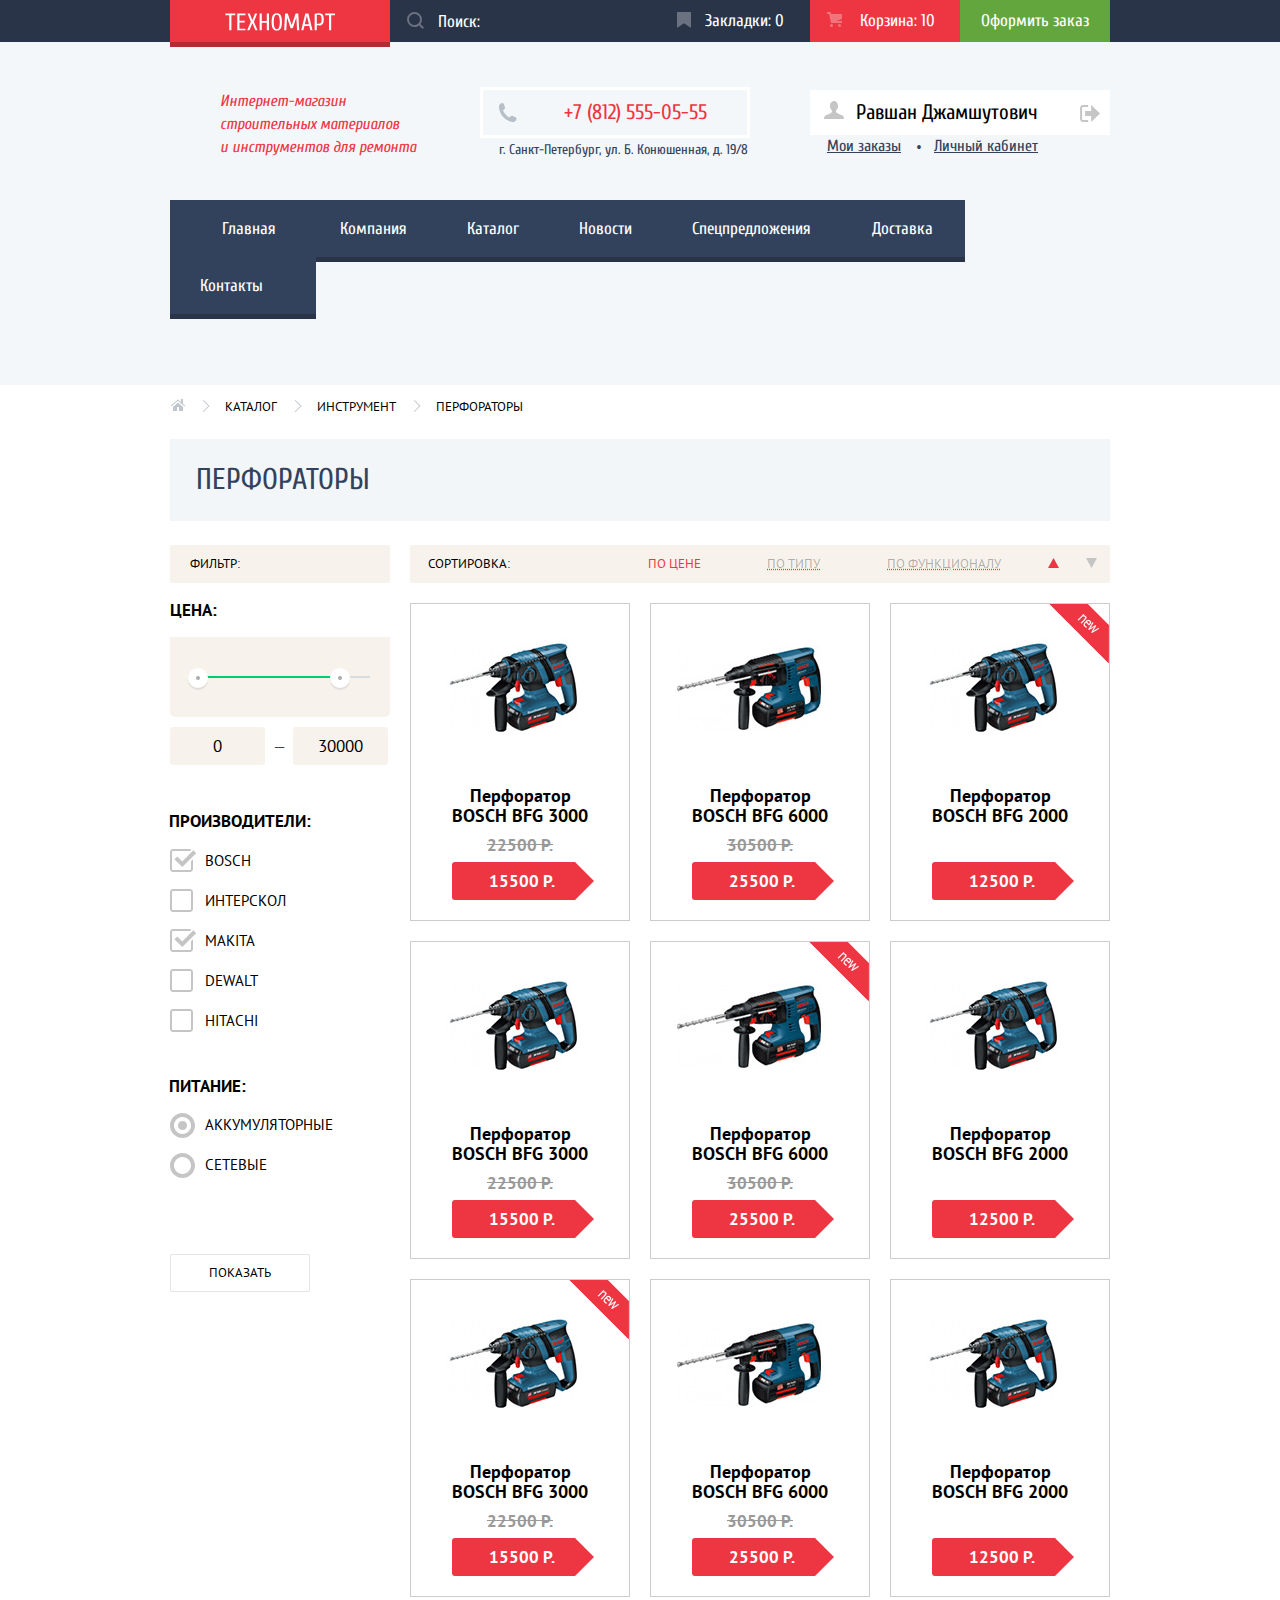
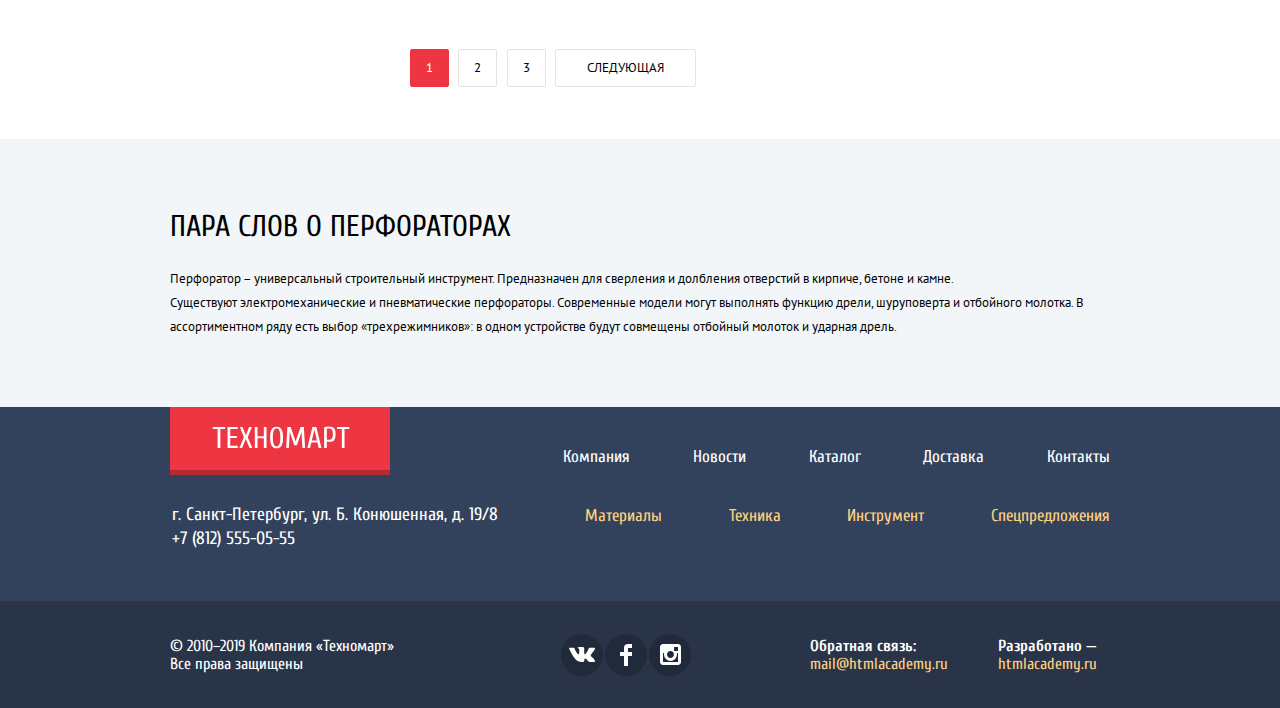
==== catalog.html @ b826f8fa "Исправил ошибки" ====
<!DOCTYPE html>
<html lang="ru">

<head>
  <meta charset="utf-8">
  <title>HTML Academy: Техномарт</title>
  <link href="https://fonts.googleapis.com/css?family=Cuprum:400,400i,700&amp;subset=cyrillic" rel="stylesheet">
  <link href="https://fonts.googleapis.com/css?family=PT+Sans:400,700&amp;subset=cyrillic" rel="stylesheet">
  <link href="css/normalize.css" rel="stylesheet">
  <link href="css/style.min.css" rel="stylesheet">
</head>

<body>
  <header class="main-header">
    <div class="top-header">
      <div class="top-header-wrapper">
        <a class="main-header-logo" href="index.html">
          <svg xmlns="http://www.w3.org/2000/svg" xmlns:xlink="http://www.w3.org/1999/xlink" width="111px" height="18px"
            aria-label="Логотип «Техномарт»">
            <path fill-rule="evenodd" fill="rgb(255, 255, 255)"
              d="M106.178,2.227 L106.178,17.347 L104.018,17.347 L104.018,2.227 L100.178,2.227 L100.178,0.547 L110.018,0.547 L110.018,2.227 L106.178,2.227 ZM97.649,11.119 C97.273,11.591 96.801,11.927 96.233,12.127 C95.665,12.327 94.989,12.427 94.205,12.427 C93.837,12.427 93.421,12.403 92.957,12.355 C92.493,12.307 92.109,12.251 91.805,12.187 L91.805,17.347 L89.645,17.347 L89.645,0.787 C90.253,0.611 90.865,0.487 91.481,0.415 C92.097,0.343 92.765,0.307 93.485,0.307 C94.445,0.307 95.261,0.407 95.933,0.607 C96.605,0.807 97.149,1.139 97.565,1.603 C97.981,2.067 98.285,2.683 98.477,3.451 C98.669,4.219 98.765,5.171 98.765,6.307 C98.765,7.475 98.673,8.451 98.489,9.235 C98.305,10.019 98.025,10.647 97.649,11.119 ZM96.425,4.147 C96.305,3.571 96.117,3.115 95.861,2.779 C95.605,2.443 95.281,2.207 94.889,2.071 C94.497,1.935 94.029,1.867 93.485,1.867 L91.805,1.867 L91.805,10.747 L93.485,10.747 C94.029,10.747 94.497,10.679 94.889,10.543 C95.281,10.407 95.605,10.171 95.861,9.835 C96.117,9.499 96.305,9.043 96.425,8.467 C96.545,7.891 96.605,7.171 96.605,6.307 C96.605,5.443 96.545,4.723 96.425,4.147 ZM84.264,13.027 L79.464,13.027 L78.384,17.347 L76.224,17.347 L80.304,0.547 L83.424,0.547 L87.504,17.347 L85.344,17.347 L84.264,13.027 ZM81.912,2.947 L81.816,2.947 L79.824,11.347 L83.904,11.347 L81.912,2.947 ZM71.367,4.867 L71.247,4.867 L67.767,15.187 L65.607,15.187 L62.127,4.867 L62.007,4.867 L61.287,17.347 L59.127,17.347 L60.087,0.547 L62.727,0.547 L66.639,12.067 L66.735,12.067 L70.647,0.547 L73.287,0.547 L74.247,17.347 L72.087,17.347 L71.367,4.867 ZM55.568,15.787 C55.120,16.443 54.580,16.907 53.948,17.179 C53.316,17.451 52.592,17.587 51.776,17.587 C50.960,17.587 50.236,17.451 49.604,17.179 C48.972,16.907 48.432,16.443 47.984,15.787 C47.536,15.131 47.196,14.247 46.964,13.135 C46.732,12.023 46.616,10.627 46.616,8.947 C46.616,7.267 46.732,5.871 46.964,4.759 C47.196,3.647 47.536,2.763 47.984,2.107 C48.432,1.451 48.972,0.987 49.604,0.715 C50.236,0.443 50.960,0.307 51.776,0.307 C52.592,0.307 53.316,0.443 53.948,0.715 C54.580,0.987 55.120,1.451 55.568,2.107 C56.016,2.763 56.356,3.647 56.588,4.759 C56.820,5.871 56.936,7.267 56.936,8.947 C56.936,10.627 56.820,12.023 56.588,13.135 C56.356,14.247 56.016,15.131 55.568,15.787 ZM54.524,5.395 C54.356,4.467 54.136,3.731 53.864,3.187 C53.592,2.643 53.272,2.267 52.904,2.059 C52.536,1.851 52.160,1.747 51.776,1.747 C51.392,1.747 51.016,1.851 50.648,2.059 C50.280,2.267 49.960,2.643 49.688,3.187 C49.416,3.731 49.196,4.467 49.028,5.395 C48.860,6.323 48.776,7.507 48.776,8.947 C48.776,10.387 48.860,11.571 49.028,12.499 C49.196,13.427 49.416,14.163 49.688,14.707 C49.960,15.251 50.280,15.627 50.648,15.835 C51.016,16.043 51.392,16.147 51.776,16.147 C52.160,16.147 52.536,16.043 52.904,15.835 C53.272,15.627 53.592,15.251 53.864,14.707 C54.136,14.163 54.356,13.427 54.524,12.499 C54.692,11.571 54.776,10.387 54.776,8.947 C54.776,7.507 54.692,6.323 54.524,5.395 ZM41.816,9.667 L36.776,9.667 L36.776,17.347 L34.616,17.347 L34.616,0.547 L36.776,0.547 L36.776,7.987 L41.816,7.987 L41.816,0.547 L43.976,0.547 L43.976,17.347 L41.816,17.347 L41.816,9.667 ZM30.361,17.347 L27.361,10.147 L24.361,17.347 L22.201,17.347 L25.801,8.707 L22.561,0.547 L24.721,0.547 L27.361,7.267 L30.001,0.547 L32.161,0.547 L28.921,8.707 L32.521,17.347 L30.361,17.347 ZM12.296,0.547 L20.456,0.547 L20.456,2.227 L14.456,2.227 L14.456,7.747 L19.736,7.747 L19.736,9.427 L14.456,9.427 L14.456,15.667 L20.456,15.667 L20.456,17.347 L12.296,17.347 L12.296,0.547 ZM6.421,17.347 L4.261,17.347 L4.261,2.227 L0.421,2.227 L0.421,0.547 L10.261,0.547 L10.261,2.227 L6.421,2.227 L6.421,17.347 Z" />
          </svg>
        </a>
        <form class="search-form" method="get" action="https://echo.htmlacademy.ru">
          <label class="visually-hidden" for="search">
            Поиск:
          </label>
          <input type="text" name="main-search" id="search" placeholder="Поиск:">
        </form>

        <a class="bookmarks" href="bookmarks.html">Закладки: 0</a>
        <a class="cart filled" href="cart.html">Корзина: <span class="count">10</span></a>
        <a class="order" href="order.html">Оформить заказ</a>
      </div>
    </div>
    <div class="center-header">
      <div class="center-header-wrapper">
        <h1>Интернет-магазин строительных материалов и&nbsp;инструментов для ремонта</h1>
        <div class="contacts-mini">
          <div class="phone">
            <a href="tel:+78125550555">+7 (812) 555-05-55</a>
          </div>
          <address>г. Санкт-Петербург, ул. Б. Конюшенная, д. 19/8</address>
        </div>
        <ul class="user-navigation-catalog">
          <li class="user-area">
            <a class="user-link" href="profile.html">
              <svg class="icon-user" xmlns="http://www.w3.org/2000/svg" width="20" height="18" viewBox="0 0 20 18">
                <path
                  d="M17.881 14.166c-2.144-.735-4.256-1.666-5.207-2.39-.657-.501-.77-1.618-.517-2.415 1.118-.903 1.864-2.477 1.864-4.278C14.021 2.276 12.221 0 10 0S5.979 2.276 5.979 5.083c0 1.801.746 3.374 1.863 4.277.253.798.141 1.915-.517 2.416-.95.724-3.063 1.654-5.207 2.39S0 18 0 18h20s.025-3.099-2.119-3.834z">
                </path>
              </svg>
              Равшан Джамшутович</a>
            <a class="logout" href="#">
              <span class="visually-hidden">
                Выйти из личного кабинета
              </span>
              <svg class="icon-logout" xmlns="http://www.w3.org/2000/svg" width="21" height="17" viewBox="0 0 21 17">
                <g fill="#c5c5c5">
                  <path fill="#c5c5c5" d="M21 8.5L12.125 0v6h-6v5h6v6z"></path>
                  <path fill="#c5c5c5"
                    d="M3.106 13.952V3.048c.018-.376.171-1.057 1.01-1.057h5.027V0H4.116C1.938 0 1.112 1.81 1.087 3.027v10.946C1.112 15.189 1.938 17 4.116 17h5.027v-1.99H4.116c-.839 0-.992-.683-1.01-1.058z">
                  </path>
                </g>
              </svg>
            </a>
          </li>
          <li><a class="my-orders" href="orders.html">Мои заказы</a></li>
          <li class="point">&bull;</li>
          <li><a class="profile" href="profile.html">Личный кабинет</a></li>
        </ul>
        <ul class="site-navigation">
          <li><a class="button-main main-page" href="index.html">Главная</a></li>
          <li><a class="button-main company" href="company.html">Компания</a></li>
          <li><a class="button-main catalog">Каталог</a></li>
          <li><a class="button-main news" href="news.html">Новости</a></li>
          <li><a class="button-main special" href="special.html">Спецпредложения</a></li>
          <li><a class="button-main delivery" href="delivery.html">Доставка</a></li>
          <li><a class="button-main cont" href="contacts.html">Контакты</a></li>
        </ul>
      </div>
    </div>
  </header>

  <main class="container">
    <div class="breadcrumb-wrapper">
      <ul class="breadcrumb">
        <li>
          <a class="home" href="index.html">
            <span class="visually-hidden">Главная</span>
            <svg xmlns="http://www.w3.org/2000/svg" width="15" height="12" viewBox="0 0 15 12">
              <g fill="#C1C6CE">
                <path d="M3 8v4h4V8h2v4h4V8L8 3.516z" />
                <path
                  d="M14.831 6.365L13 4.751V0h-2v2.987L8.332.635c-.02-.017-.043-.023-.064-.037a.465.465 0 0 0-.08-.047.551.551 0 0 0-.095-.024C8.062.521 8.032.515 8 .515c-.031 0-.061.006-.092.012a.46.46 0 0 0-.095.025c-.028.011-.053.029-.08.046-.021.014-.045.02-.064.037l-6.498 5.73a.501.501 0 0 0 .33.875.497.497 0 0 0 .331-.125L8 1.677l6.169 5.438a.501.501 0 0 0 .662-.75z" />
              </g>
            </svg>
          </a>
        </li>
        <li>
          <a class="catalog">Каталог</a>
        </li>
        <li>
          <a class="tools" href="#">Инструмент</a>
        </li>
        <li>
          <a class="perf" href="#">Перфораторы</a>
        </li>
      </ul>
    </div>
    <section class="store-selection">
      <h2>Перфораторы</h2>
      <div class="store">
        <div class="store-wrapper">
          <div class="filters-wrapper">
            <p class="name-section">Фильтр:</p>
            <form class="filters" method="GET" action="https://echo.htmlacademy.ru">
              <div class="cost-filter">
                <p>Цена:</p>
                <div class="range-filter">
                  <div class="range-controls">
                    <div class="scale">
                      <div class="bar"></div>
                    </div>
                    <div class="toggle toggle-min"></div>
                    <div class="toggle toggle-max"></div>
                  </div>
                  <div class="price-controls">
                    <input name="min-price" type="text" value="0">
                    <span>—</span>
                    <input name="max-price" type="text" value="30000">
                  </div>
                </div>
              </div>

              <h3>Производители:</h3>
              <ul class="filters-company">
                <li>
                  <label for="filter-bosch" class="label-brand">Bosch
                    <input type="checkbox" class="visually-hidden" name="bosch" id="filter-bosch" tabindex="-1" checked>
                    <span class="checkbox-indicator" tabindex="0"></span>
                  </label>
                </li>
                <li>
                  <label for="filter-interskol" class="label-brand">Интерскол
                    <input type="checkbox" class="visually-hidden" name="interskol" id="filter-interskol" tabindex="-1">
                    <span class="checkbox-indicator" tabindex="0"></span>
                  </label>
                </li>
                <li>
                  <label for="filter-makita" class="label-brand">Makita
                    <input type="checkbox" class="visually-hidden" name="makita" id="filter-makita" tabindex="-1"
                      checked>
                    <span class="checkbox-indicator" tabindex="0"></span>
                  </label>
                </li>
                <li>
                  <label for="filter-dewalt" class="label-brand">Dewalt
                    <input type="checkbox" class="visually-hidden" name="dewalt" id="filter-dewalt" tabindex="-1">
                    <span class="checkbox-indicator" tabindex="0"></span>
                  </label>
                </li>
                <li>
                  <label for="filter-hitachi" class="label-brand">Hitachi
                    <input type="checkbox" class="visually-hidden" name="hitachi" id="filter-hitachi" tabindex="-1">
                    <span class="checkbox-indicator" tabindex="0"></span>
                  </label>
                </li>
              </ul>
              <h3 class="name-filter-power">Питание:</h3>
              <ul class="filters-type-power">
                <li>
                  <label for="filter-battery" class="label-power">
                    <input type="radio" class="visually-hidden" name="type-power" value="battery" id="filter-battery"
                      tabindex="-1" checked> Аккумуляторные
                    <span class="radio-indicator" tabindex="0"></span>
                  </label>
                </li>
                <li>
                  <label for="filter-cord" class="label-power">Сетевые
                    <input type="radio" class="visually-hidden" name="type-power" value="cord" id="filter-cord"
                      tabindex="-1">
                    <span class="radio-indicator" tabindex="0"></span>
                  </label>
                </li>
              </ul>
              <button type="submit" class="show">Показать</button>
            </form>
          </div>
          <div class="sort-area">
            <div class="sort-wrapper">
              <p class="name-section">Сортировка:</p>
              <ul class="sorting type">
                <li>
                  <a class="sort-type active" href="#">По цене</a>
                </li>
                <li>
                  <a class="sort-type" href="#">По типу</a>
                </li>
                <li>
                  <a class="sort-type" href="#">По функционалу</a>
                </li>
              </ul>
              <ul class="sorting value">
                <li>
                  <a class="sort-value up active" href="#">
                    <span class="visually-hidden">По возрастанию</span>
                    <svg class="icon-value" xmlns="http://www.w3.org/2000/svg" width="11" height="10"
                      viewBox="0 0 11 10">
                      <path fill="#231F20" d="M5.5 0L0 10h11z" />
                    </svg>
                  </a>
                </li>
                <li>
                  <a class="sort-value down" href="#">
                    <span class="visually-hidden">По убыванию</span>
                    <svg class="icon-value" xmlns="http://www.w3.org/2000/svg" width="11" height="10"
                      viewBox="0 0 11 10">
                      <path fill="#231F20" d="M5.5 10L0 0h11" />
                    </svg>
                  </a>
                </li>
              </ul>
            </div>
            <div class="stock-wrapper">
              <ul class="stock">
                <li tabindex="0">
                  <div class="actions">
                    <button class="buy" tabindex="0">Купить</button>
                    <button class="add-bookmarks" tabindex="0">В закладки</button>
                  </div>
                  <img src="img/bfg3000.jpg" width="218" height="170" alt="Перфоратор BOSCH BFG 3000">
                  <a class="product" href="bfg3000.html">
                    <h4>Перфоратор BOSCH BFG 3000</h4>
                  </a>
                  <del>22500 Р.</del>
                  <ins>15500 Р.</ins>
                </li>
                <li tabindex="0">
                  <div class="actions">
                    <button class="buy" tabindex="0">Купить</button>
                    <button class="add-bookmarks" tabindex="0">В закладки</button>
                  </div>
                  <img src="img/bfg6000.jpg" width="218" height="170" alt="Перфоратор BOSCH BFG 6000">
                  <a class="product" href="bfg6000.html">
                    <h4>Перфоратор BOSCH BFG 6000</h4>
                  </a>
                  <del>30500 Р.</del>
                  <ins>25500 Р.</ins>
                </li>
                <li tabindex="0">
                  <div class="flag flag-new">новинка</div>
                  <div class="actions">
                    <button class="buy" tabindex="0">Купить</button>
                    <button class="add-bookmarks" tabindex="0">В закладки</button>
                  </div>
                  <img src="img/bfg2000.jpg" width="218" height="170" alt="Перфоратор BOSCH BFG 2000">
                  <a class="product" href="bfg2000.html">
                    <h4>Перфоратор BOSCH BFG 2000</h4>
                  </a>
                  <del></del>
                  <ins>12500 Р.</ins>
                </li>
                <li tabindex="0">
                  <div class="actions">
                    <button class="buy" tabindex="0">Купить</button>
                    <button class="add-bookmarks" tabindex="0">В закладки</button>
                  </div>
                  <img src="img/bfg3000.jpg" width="218" height="170" alt="Перфоратор BOSCH BFG 3000">
                  <a class="product" href="bfg3000.html">
                    <h4>Перфоратор BOSCH BFG 3000</h4>
                  </a>
                  <del>22500 Р.</del>
                  <ins>15500 Р.</ins>
                </li>
                <li tabindex="0">
                  <div class="flag flag-new">новинка</div>
                  <div class="actions">
                    <button class="buy" tabindex="0">Купить</button>
                    <button class="add-bookmarks" tabindex="0">В закладки</button>
                  </div>
                  <img src="img/bfg6000.jpg" width="218" height="170" alt="Перфоратор BOSCH BFG 6000">
                  <a class="product" href="bfg6000.html">
                    <h4>Перфоратор BOSCH BFG 6000</h4>
                  </a>
                  <del>30500 Р.</del>
                  <ins>25500 Р.</ins>
                </li>
                <li tabindex="0">
                  <div class="actions">
                    <button class="buy" tabindex="0">Купить</button>
                    <button class="add-bookmarks" tabindex="0">В закладки</button>
                  </div>
                  <img src="img/bfg2000.jpg" width="218" height="170" alt="Перфоратор BOSCH BFG 2000">
                  <a class="product" href="bfg2000.html">
                    <h4>Перфоратор BOSCH BFG 2000</h4>
                  </a>
                  <del></del>
                  <ins>12500 Р.</ins>
                </li>
                <li tabindex="0">
                  <div class="flag flag-new">новинка</div>
                  <div class="actions">
                    <button class="buy" tabindex="0">Купить</button>
                    <button class="add-bookmarks" tabindex="0">В закладки</button>
                  </div>
                  <img src="img/bfg3000.jpg" width="218" height="170" alt="Перфоратор BOSCH BFG 3000">
                  <a class="product" href="bfg3000.html">
                    <h4>Перфоратор BOSCH BFG 3000</h4>
                  </a>
                  <del>22500 Р.</del>
                  <ins>15500 Р.</ins>
                </li>
                <li tabindex="0">
                  <div class="actions">
                    <button class="buy" tabindex="0">Купить</button>
                    <button class="add-bookmarks" tabindex="0">В закладки</button>
                  </div>
                  <img src="img/bfg6000.jpg" width="218" height="170" alt="Перфоратор BOSCH BFG 6000">
                  <a class="product" href="bfg6000.html">
                    <h4>Перфоратор BOSCH BFG 6000</h4>
                  </a>
                  <del>30500 Р.</del>
                  <ins>25500 Р.</ins>
                </li>
                <li tabindex="0">
                  <div class="actions">
                    <button class="buy" tabindex="0">Купить</button>
                    <button class="add-bookmarks" tabindex="0">В закладки</button>
                  </div>
                  <img src="img/bfg2000.jpg" width="218" height="170" alt="Перфоратор BOSCH BFG 2000">
                  <a class="product" href="bfg2000.html">
                    <h4>Перфоратор BOSCH BFG 2000</h4>
                  </a>
                  <del></del>
                  <ins>12500 Р.</ins>
                </li>
              </ul>
            </div>
          </div>
        </div>
      </div>
    </section>
    <div class="pagination-wrapper">
      <ul class="pagination-list">
        <li class="pagination-current">
          <a>
            1
          </a>
        </li>
        <li class="pagination-item">
          <a href="#">
            2
          </a>
        </li>
        <li class="pagination-item">
          <a href="#">
            3
          </a>
        </li>
        <li class="pagination-next">
          <a href="#">
            Следующая
          </a>
        </li>
      </ul>
    </div>
    <div class="article-wrapper">
      <article class="perforators-description">
        <h2>Пара слов о перфораторах</h2>
        <p>
          Перфоратор – универсальный строительный инструмент.
          Предназначен для сверления и долбления отверстий в кирпиче, бетоне и камне.<br>
          Существуют электромеханические и пневматические перфораторы.
          Современные модели могут выполнять функцию дрели, шуруповерта и отбойного молотка.
          В ассортиментном ряду есть выбор &#171;трехрежимников&#187;:
          в одном устройстве будут совмещены отбойный молоток и ударная дрель.
        </p>
      </article>
    </div>
  </main>

  <footer class="main-footer">
    <div class="top-footer">
      <div class="top-footer-wrapper">
        <div class="logo-contacts-wrapper">
          <a class="main-footer-logo" href="index.html">
            <svg xmlns="http://www.w3.org/2000/svg" xmlns:xlink="http://www.w3.org/1999/xlink" width="138px"
              height="23px">
              <path fill-rule="evenodd"
                d="M132.538,3.057 L132.538,21.957 L129.838,21.957 L129.838,3.057 L125.038,3.057 L125.038,0.957 L137.338,0.957 L137.338,3.057 L132.538,3.057 ZM122.143,14.172 C121.673,14.762 121.083,15.182 120.373,15.432 C119.663,15.682 118.818,15.807 117.838,15.807 C117.378,15.807 116.858,15.777 116.278,15.717 C115.698,15.657 115.218,15.587 114.838,15.507 L114.838,21.957 L112.138,21.957 L112.138,1.257 C112.898,1.037 113.663,0.882 114.433,0.792 C115.203,0.702 116.038,0.657 116.938,0.657 C118.138,0.657 119.158,0.782 119.998,1.032 C120.838,1.282 121.518,1.697 122.038,2.277 C122.558,2.857 122.938,3.627 123.178,4.587 C123.418,5.547 123.538,6.737 123.538,8.157 C123.538,9.617 123.423,10.837 123.193,11.817 C122.963,12.797 122.613,13.582 122.143,14.172 ZM120.613,5.457 C120.463,4.737 120.228,4.167 119.908,3.747 C119.588,3.327 119.183,3.032 118.693,2.862 C118.203,2.692 117.618,2.607 116.938,2.607 L114.838,2.607 L114.838,13.707 L116.938,13.707 C117.618,13.707 118.203,13.622 118.693,13.452 C119.183,13.282 119.588,12.987 119.908,12.567 C120.228,12.147 120.463,11.577 120.613,10.857 C120.763,10.137 120.838,9.237 120.838,8.157 C120.838,7.077 120.763,6.177 120.613,5.457 ZM105.388,16.557 L99.388,16.557 L98.038,21.957 L95.338,21.957 L100.438,0.957 L104.338,0.957 L109.438,21.957 L106.738,21.957 L105.388,16.557 ZM102.448,3.957 L102.328,3.957 L99.838,14.457 L104.938,14.457 L102.448,3.957 ZM89.488,6.357 L89.338,6.357 L84.988,19.257 L82.288,19.257 L77.938,6.357 L77.788,6.357 L76.888,21.957 L74.188,21.957 L75.388,0.957 L78.688,0.957 L83.578,15.357 L83.698,15.357 L88.588,0.957 L91.888,0.957 L93.088,21.957 L90.388,21.957 L89.488,6.357 ZM69.328,20.007 C68.768,20.827 68.093,21.407 67.303,21.747 C66.513,22.087 65.608,22.257 64.588,22.257 C63.568,22.257 62.663,22.087 61.873,21.747 C61.083,21.407 60.408,20.827 59.848,20.007 C59.288,19.187 58.863,18.082 58.573,16.692 C58.283,15.302 58.138,13.557 58.138,11.457 C58.138,9.357 58.283,7.612 58.573,6.222 C58.863,4.832 59.288,3.727 59.848,2.907 C60.408,2.087 61.083,1.507 61.873,1.167 C62.663,0.827 63.568,0.657 64.588,0.657 C65.608,0.657 66.513,0.827 67.303,1.167 C68.093,1.507 68.768,2.087 69.328,2.907 C69.888,3.727 70.313,4.832 70.603,6.222 C70.893,7.612 71.038,9.357 71.038,11.457 C71.038,13.557 70.893,15.302 70.603,16.692 C70.313,18.082 69.888,19.187 69.328,20.007 ZM68.023,7.017 C67.813,5.857 67.538,4.937 67.198,4.257 C66.858,3.577 66.458,3.107 65.998,2.847 C65.538,2.587 65.068,2.457 64.588,2.457 C64.108,2.457 63.638,2.587 63.178,2.847 C62.718,3.107 62.318,3.577 61.978,4.257 C61.638,4.937 61.363,5.857 61.153,7.017 C60.943,8.177 60.838,9.657 60.838,11.457 C60.838,13.257 60.943,14.737 61.153,15.897 C61.363,17.057 61.638,17.977 61.978,18.657 C62.318,19.337 62.718,19.807 63.178,20.067 C63.638,20.327 64.108,20.457 64.588,20.457 C65.068,20.457 65.538,20.327 65.998,20.067 C66.458,19.807 66.858,19.337 67.198,18.657 C67.538,17.977 67.813,17.057 68.023,15.897 C68.233,14.737 68.338,13.257 68.338,11.457 C68.338,9.657 68.233,8.177 68.023,7.017 ZM51.838,12.357 L45.539,12.357 L45.539,21.957 L42.839,21.957 L42.839,0.957 L45.539,0.957 L45.539,10.257 L51.838,10.257 L51.838,0.957 L54.539,0.957 L54.539,21.957 L51.838,21.957 L51.838,12.357 ZM37.589,21.957 L33.839,12.957 L30.089,21.957 L27.389,21.957 L31.889,11.157 L27.839,0.957 L30.539,0.957 L33.839,9.357 L37.139,0.957 L39.839,0.957 L35.789,11.157 L40.289,21.957 L37.589,21.957 ZM15.539,0.957 L25.739,0.957 L25.739,3.057 L18.239,3.057 L18.239,9.957 L24.839,9.957 L24.839,12.057 L18.239,12.057 L18.239,19.857 L25.739,19.857 L25.739,21.957 L15.539,21.957 L15.539,0.957 ZM8.339,21.957 L5.639,21.957 L5.639,3.057 L0.839,3.057 L0.839,0.957 L13.139,0.957 L13.139,3.057 L8.339,3.057 L8.339,21.957 Z" />
            </svg>
          </a>
          <div class="footer-contacts">
            <address>г. Санкт-Петербург, ул. Б. Конюшенная, д. 19/8</address>
            <a href="tel:+78125550555"> +7 (812) 555-05-55 </a>
          </div>
        </div>
        <nav class="footer-navigation">
          <ul class="site-navigation-footer">
            <li><a class="button-footer" href="company.html">Компания</a></li>
            <li><a class="button-footer" href="news.html">Новости</a></li>
            <li><a class="button-footer" href="#">Каталог</a></li>
            <li><a class="button-footer" href="delivery.html">Доставка</a></li>
            <li><a class="button-footer" href="contacts.html">Контакты</a></li>
          </ul>
          <ul class="store-navigation">
            <li><a class="button-footer" href="materials.html">Материалы</a></li>
            <li><a class="button-footer" href="tech.html">Техника</a></li>
            <li><a class="button-footer" href="tools.html">Инструмент</a></li>
            <li><a class="button-footer" href="special.html">Спецпредложения</a></li>
          </ul>
        </nav>
      </div>
    </div>
    <div class="bottom-footer">
      <div class="bottom-footer-wrapper">
        <p class="footer-copyright">
          © 2010–2019 Компания «Техномарт»
          Все права защищены
        </p>
        <ul class="footer-social">
          <li>
            <a class="social-button" href="#">
              <span class="visually-hidden">Вконтакте</span>
              <svg class="social-icon" xmlns="http://www.w3.org/2000/svg" width="26" height="15" viewBox="0 0 26 15">
                <path fill="#000"
                  d="M16.138 11.51c.956-.309 2.18 2.04 3.483 2.939.978.681 1.727.534 1.727.534l3.473-.05s1.815-.112.957-1.554c-.071-.12-.503-1.069-2.585-3.022-2.177-2.043-1.882-1.712.739-5.244 1.597-2.153 2.236-3.468 2.036-4.028-.192-.539-1.365-.399-1.365-.399L20.69.713c-.381.001-.704.119-.851.515-.003.004-.621 1.666-1.445 3.079-1.741 2.989-2.436 3.148-2.724 2.961-.661-.433-.494-1.737-.494-2.664 0-2.897.432-4.105-.846-4.417-.427-.104-.739-.172-1.828-.182-1.392-.021-2.574 0-3.244.329-.445.223-.786.712-.579.74.26.035.843.16 1.155.586.401.552.389 1.789.389 1.789s.229 3.411-.54 3.834c-.528.29-1.25-.302-2.803-3.016-.793-1.388-1.392-2.922-1.392-2.922s-.116-.285-.326-.441c-.25-.185-.6-.244-.6-.244L.848.684S.29.7.085.946c-.182.218-.015.668-.015.668s2.909 6.881 6.203 10.347c3.02 3.182 6.452 2.971 6.452 2.971h1.555s.469-.054.709-.312c.224-.24.214-.691.214-.691s-.031-2.109.935-2.419z" />
              </svg>
            </a>
          </li>
          <li>
            <a class="social-button" href="#">
              <span class="visually-hidden">Фейсбук</span>
              <svg class="social-icon" xmlns="http://www.w3.org/2000/svg" width="12" height="22" viewBox="0 0 12 22">
                <path fill="#000" d="M12 4V0H8a4 4 0 0 0-4 4v4H0v4h4v10h4V12h4V8H8V4h4z" />
              </svg>
            </a>
          </li>
          <li>
            <a class="social-button" href="#">
              <span class="visually-hidden">Инстаграм</span>
              <svg class="social-icon" xmlns="http://www.w3.org/2000/svg" width="21" height="21" viewBox="0 0 21 21">
                <path fill="#000"
                  d="M18 0H3C1.35 0 0 1.35 0 3v15c0 1.65 1.35 3 3 3h15c1.65 0 3-1.35 3-3V3c0-1.65-1.35-3-3-3zm-7.5 7c1.93 0 3.5 1.57 3.5 3.5S12.43 14 10.5 14 7 12.43 7 10.5 8.57 7 10.5 7zM18 18H3V9h1.181A6.504 6.504 0 0 0 4 10.5a6.5 6.5 0 1 0 13 0 6.45 6.45 0 0 0-.181-1.5H18v9zm0-11h-4V3h4v4z" />
              </svg>
            </a>
          </li>
        </ul>
        <div class="feedback-developed-wrapper">
          <p class="footer-feedback">
            <b>Обратная связь:</b>
            <a class="mail" href="mailto:mail@htmlacademy.ru">mail@htmlacademy.ru</a>
          </p>
          <p class="footer-developed">
            <b>Разработано —</b>
            <a class="developed" href="https://htmlacademy.ru/intensive/htmlcss">htmlacademy.ru</a>
          </p>
        </div>
      </div>
    </div>
  </footer>

  <div class="modal added-product visually-hidden">
    <button class="close-order" id="close-button" aria-label="Закрыть окно">
      <svg id="close-icon" class="close-icon" enable-background="new 0 0 21 21" height="21" viewBox="0 0 21 21"
        width="21" xmlns="http://www.w3.org/2000/svg">
        <path
          d="m13.273 10.5 7.422-7.422c.389-.389.389-1.025 0-1.414l-1.359-1.359c-.389-.389-1.025-.389-1.414 0l-7.422 7.422-7.422-7.422c-.389-.389-1.025-.389-1.414 0l-1.359 1.359c-.389.389-.389 1.025 0 1.414l7.422 7.422-7.421 7.422c-.389.389-.389 1.025 0 1.414l1.359 1.359c.389.389 1.025.389 1.414 0l7.422-7.422 7.422 7.422c.389.389 1.025.389 1.414 0l1.359-1.359c.389-.389.389-1.025 0-1.414z"
          fill="#ee3643" />
      </svg>
    </button>
    <p class="good-added">Товар добавлен в корзину!</p>
    <div class="bottom-area-order">
      <a class="button modal-order" href="order.html">Оформить заказ</a>
      <button class="continue-shopping">Продолжить покупки</button>
    </div>
  </div>
  <script src="js/buy.min.js"></script>
</body>

</html>
---- css/style.min.css ----
html{box-sizing:border-box}*,::after,::before{box-sizing:inherit}path{fill:inherit;stroke:inherit}body{margin:0;font-family:"PT Sans","Verdana",sans-serif;font-size:13px;line-height:24px;font-weight:400;color:#000;text-transform:none;background-color:#fff}img{max-width:100%;height:auto}a{text-decoration:none}.visually-hidden{position:absolute;width:1px;height:1px;margin:-1px;border:0;padding:0;clip:rect(0 0 0 0);overflow:hidden}.breadcrumb,.filters-company,.filters-type-power,.footer-social,.menu-slider-list,.popular-brands-wrapper,.services-slider-list,.site-navigation,.site-navigation-footer,.site-navigation-main,.sorting,.stock,.store-navigation,.transport-companies,.user-navigation,.user-navigation-catalog,.user-navigation-logout{list-style:none}.main-header{background-color:#f4f7f9}.top-header,.top-header a{font-family:"Cuprum","Verdana",sans-serif;font-size:17px;line-height:18px;font-weight:400;color:#fff;text-transform:none;background-color:#293449}.top-header-wrapper{width:960px;margin:0 auto;padding:0 10px}.top-header .top-header-wrapper{display:flex;justify-content:space-between;align-items:center}.top-header .main-header-logo{width:220px;height:42px;padding-top:13px;padding-left:55px;fill:#fff;box-shadow:0 5px #b52933;background-color:#ee3643}.top-header .main-header-logo:hover{background-color:#ca2c37;box-shadow:0 5px #9a212a}.top-header .main-header-logo:active{background-color:#ba2732;box-shadow:0 5px #8e1e26}.top-header .bookmarks,.top-header .cart{position:relative;display:block;width:150px;height:42px;line-height:42px;padding-left:50px;padding-right:10px}.top-header .bookmarks{padding-left:45px}.top-header .filled{background-color:#ee3643}.top-header .bookmarks::before,.top-header .cart::before{content:'';position:absolute;top:12px;left:17px;width:16px;height:18px;background-image:url(../img/icon-bookmark.svg);background-repeat:no-repeat;background-position:0 0;opacity:.3}.top-header .cart::before{background-image:url(../img/icon-cart.svg)}.top-header .bookmarks:hover,.top-header .cart:hover{background-color:#212a3a}.top-header .bookmarks:hover::before,.top-header .cart:hover::before{opacity:1}.top-header .bookmarks:active::before,.top-header .cart:active::before{opacity:.5}.top-header .bookmarks:active,.top-header .cart:active{background-color:#161d29}.top-header .order{width:150px;min-height:42px;line-height:42px;text-align:center;background-color:#63a63e}.top-header .order:focus,.top-header .order:hover{background-color:#5fbb2d}.top-header .order:active{background-color:#518534}.search-form,.search-form input[type=text]{width:270px;height:42px;background-color:#293449}.search-form input[type=text]{-webkit-box-sizing:border-box;box-sizing:border-box;margin:0;padding-left:48px;font-size:17px;line-height:18px;background-image:url(../img/icon-search.svg);background-repeat:no-repeat;background-position:17px 12px;border:0}.search-form input::-webkit-input-placeholder{font-weight:inherit;font-family:"Cuprum","Verdana",sans-serif;color:#fff}.search-form input:-ms-input-placeholder{font-weight:inherit;font-family:"Cuprum","Verdana",sans-serif;color:#fff}.search-form input::placeholder{font-weight:inherit;font-family:"Cuprum","Verdana",sans-serif;color:#fff}.search-form input:hover{background-color:#212a3a;background-image:url(../img/icon-search-hover.svg);outline:0}.search-form input:active,.search-form input:focus{color:#000;background-color:#fff;background-image:url(../img/icon-search-active.svg)}.top-header a:active{color:rgb(255,255,255,.6)}.center-header-wrapper{width:960px;margin:0 auto;padding:0 10px}.center-header .center-header-wrapper{display:flex;justify-content:center;flex-wrap:wrap;align-items:center;padding-top:35px;padding-bottom:36px}.center-header h1{margin-left:50px;width:200px}.center-header .contacts-mini{margin-left:60px;width:270px;align-self:center;text-align:center}.center-header-wrapper .user-navigation,.center-header-wrapper .user-navigation-catalog{margin-left:20px;display:flex;flex-wrap:wrap;justify-content:center;align-self:flex-start;min-height:45px;width:340px;margin-top:5px auto;padding:0}.user-navigation .login-link{display:block;margin-left:40px;width:120px;height:45px}.user-navigation .registration-link{display:block;width:150px;height:45px;text-align:center}.user-navigation .registration{margin-right:-20px}.phone a,h1{color:#ee3643}h1{font-size:16px;line-height:23px;font-style:italic}.contacts-mini address,.login-link,.phone a,.registration-link,h1{font-family:"Cuprum","Verdana",sans-serif;font-weight:400;text-transform:none}.contacts-mini address{padding-left:17px;font-style:normal;color:#32425c;background-color:#f4f7f9;font-size:14px;line-height:24px}.login-link,.phone a,.registration-link{font-size:21px;line-height:45px}.phone a{font-style:normal;text-align:center}.contacts-mini .phone{padding-left:40px;position:relative;text-align:center;background-color:#f4f7f9;border:3px solid #fff}.contacts-mini .phone::before,.login-link::before{content:'';position:absolute;top:13px;left:15px;width:19px;height:19px;background-image:url(../img/icon-phone.svg);background-repeat:no-repeat;background-position:0 0;opacity:1}.login-link,.registration-link{position:relative;color:#000;text-decoration:none;background-color:#fff}.user-navigation .login-link{padding-left:45px;margin-right:10px}.login-link::before{top:14px;left:13px;width:24px;height:20px;background-image:url(../img/icon-login.svg)}a.login-link:focus,a.login-link:hover,a.my-orders:focus,a.my-orders:hover,a.profile:focus,a.profile:hover,a.registration-link:focus,a.registration-link:hover{color:#ee3643}a.login-link:hover::before path,a.registration-link:hover::before path{fill:#212a3a}a.login-link:active,a.registration-link:active,a.user-link:active{color:rgb(0,0,0,.3)}.logout:focus path,.logout:hover path,a.user-link:focus .icon-user,a.user-link:hover .icon-user{fill:#32425c}.logout:active path,a.user-link:active .icon-user{fill:rgb(0,0,0,.3)}a.my-orders:active,a.profile:active{color:rgb(50,66,92,.3)}ul.site-navigation{margin:28px auto 35px;padding:0}ul.site-navigation-main{margin:33px auto;padding:0}.site-navigation,.site-navigation-main{display:flex;flex-wrap:wrap;width:960px}.button-main{display:block;padding-top:20px;padding-bottom:20px;font-family:"Cuprum","Verdana",sans-serif;font-style:normal;font-size:17px;line-height:17px;font-weight:400;color:#fff;text-transform:none;background-color:#32425c;box-shadow:0 5px #293449}.site-navigation .main-page,.site-navigation-main .main-page{padding-left:52px;padding-right:34px}.site-navigation .catalog,.site-navigation .company,.site-navigation .news,.site-navigation .special,.site-navigation-main .catalog,.site-navigation-main .company,.site-navigation-main .news,.site-navigation-main .special{padding-left:30px;padding-right:30px}.site-navigation .delivery,.site-navigation-main .delivery{padding-left:31px;padding-right:32px}.site-navigation .cont,.site-navigation-main .cont{padding-left:30px;padding-right:53px}.site-navigation a:focus,.site-navigation a:hover,.site-navigation-main a:focus,.site-navigation-main a:hover{background-color:#293449}.site-navigation a:active,.site-navigation-main a:active{color:rgb(255,255,255,.5)}.container-wrapper,.menu{width:960px;margin:0 auto -10px;padding:0 10px}.menu{min-height:410px;margin:32px auto 60px}.container .menu,.menu-wrapper-2{display:flex;justify-content:space-between;flex-wrap:wrap}.container .menu,.menu-wrapper-1{align-items:space-between}.menu-wrapper-1{display:flex;width:620px;justify-content:left;flex-wrap:wrap}.menu-wrapper-2{width:300px;flex-direction:column}.menu-delivery,.menu-materials,.menu-promotions,.menu-technics,.menu-tools{position:relative;display:flex;flex-flow:column;width:300px;min-height:123px;margin-top:20px;height:123px}.menu-bio,.menu-button{margin-top:23px;margin-left:23px;font-family:"Cuprum","Verdana",sans-serif;font-style:normal;font-size:24px;line-height:30px;font-weight:700;color:#fff;text-transform:none}.menu-button{display:block;width:135px;min-height:38px;margin-top:10px;padding:12px;background-color:rgba(0,0,0,.1);border-radius:3px;font-size:14px;line-height:18px;font-weight:400;text-transform:uppercase;text-align:center}.menu-button:focus,.menu-button:hover{background-color:rgba(0,0,0,.2)}.menu-button:active{background-color:rgba(0,0,0,.3)}.menu-slider{width:620px;height:266px;background-color:#000;background-repeat:no-repeat;background-position:top center;margin-top:20px}.slide h3,.slide p{margin:0;position:relative;left:-15px;font-family:"Cuprum","Verdana",sans-serif;font-style:normal;color:#fff}.slide h3{padding-top:0;top:-30px;font-size:36px;line-height:36px;font-weight:700;text-transform:uppercase}.slide p{padding:0;top:-28px;font-size:18px;line-height:24px;font-weight:400;text-transform:none}.slide .button{width:195px;height:38px;position:relative;bottom:-94px;left:-14px}.slider-controls .radio-label{position:relative;top:220px;left:295px;display:inline-block;width:10px;height:10px;margin-right:5px;vertical-align:top;background-color:#fff;border:2px solid #fff;border-radius:50%;cursor:pointer;font-size:0}.slider-controls .arrow-label-left,.slider-controls .arrow-label-right{position:relative;top:115px;left:-12px;display:inline-block;vertical-align:middle;width:22px;height:40px;margin-right:100px;background-image:url(../img/icon-left.svg);cursor:pointer;font-size:0}.slider-controls .arrow-label-right{left:415px;background-image:url(../img/icon-right.svg)}.servises-slider input[type=radio],.slide{display:none}#product-1:checked~.menu-slider #menu-slide1,#product-2:checked~.menu-slider #menu-slide2{display:block}#product-1:checked~.menu-slider .radio-label[for=product-1],#product-2:checked~.menu-slider .radio-label[for=product-2]{background-color:#ee3643}#product-1:checked~.menu-slider{background-color:#000;background-image:url(../img/drills.jpg)}#product-2:checked~.menu-slider{background-color:#000;background-image:url(../img/perforators.jpg)}.menu-materials{background-color:#ffbf47;margin-right:20px}.menu-delivery::before,.menu-materials::before,.menu-promotions::before,.menu-technics::before,.menu-tools::before{content:'';position:absolute;top:30px;left:213px;width:46px;height:66px;background-image:url(../img/icon-materials.svg);background-repeat:no-repeat;background-position:0 0}.menu-tools{background-color:#3bbce3}.menu-delivery::before,.menu-promotions::before,.menu-technics::before,.menu-tools::before{top:33px;left:197px;width:78px;background-image:url(../img/icon-tools.svg)}.menu-technics{background-color:#dc91d8}.menu-delivery::before,.menu-promotions::before,.menu-technics::before{top:31px;left:190px;height:62px;background-image:url(../img/icon-technics.svg)}.menu-promotions{background-color:#8ed78f}.menu-delivery::before,.menu-promotions::before{top:27px;left:196px;width:59px;height:72px;background-image:url(../img/icon-sales.svg)}.menu-delivery{background-color:#ffc047}.menu-delivery::before{top:32px;left:191px;width:78px;height:63px;background-image:url(../img/icon-delivery.svg)}.popular-main{justify-content:space-between;width:940px;background-color:#f9f5f0}.popular-main .popular{padding-top:0;margin-left:28px;background-color:#f9f5f0}.popular-main .button{margin-top:20px;margin-right:25px;width:253px}.popular-brands,.popular-items,.popular-main{display:flex;flex-wrap:wrap;margin:0 auto;padding:0}.popular-brands{justify-content:space-between;width:940px;background-color:#f9f5f0;margin:20px auto 0}.popular-brands .popular{margin-left:20px;padding-top:10px;padding-left:7px;background-color:#f9f5f0}.popular-brands .button{margin-top:30px;margin-right:24px;width:253px}.stock-popular-wrapper{width:960px;margin:0 auto;padding:0}ul.popular-brands-wrapper{margin-top:10px}.popular-brands-wrapper{display:flex;flex-wrap:wrap;justify-content:left;width:940px;margin:0 auto;padding:0}.brand{margin:12px 10px;width:220px;height:145px;border:1px solid #ebebeb;line-height:175px}.brand:nth-child(4n+1){margin-left:0}.brand:nth-child(4n){margin-right:0}.brand:focus,.brand:hover{box-shadow:0 10px 25px rgba(0,0,0,.5)}.brand:active{opacity:.3}.brand a{display:block;text-align:center;height:145px}.services-wrapper{margin-top:55px;padding-bottom:30px;background-color:#f4f7f9}.services{margin-left:auto;margin-right:auto;padding-top:56px;padding-left:13px;width:960px}.services-bio{width:400px}.servises-slider{display:flex;width:960px;margin-top:66px}.servise-slider-controls{position:relative;float:left;width:240px;margin:0 55px 0 0;padding-top:3px;padding-left:0;list-style:none;font-size:21px;line-height:30px}.servise-slider-controls::before{content:"";position:absolute;top:-30px;right:0;width:10px;height:272px;background-image:url(../img/vertical-shadow.png);background-repeat:no-repeat}.servise-slider-controls li{width:240px;height:61px}.servise-slider-controls label{display:block;padding-top:16px;padding-bottom:15px;padding-left:19px;font-size:21px;line-height:30px;background-color:#32425c;cursor:pointer;font-family:"Cuprum","Verdana",sans-serif;font-style:normal;font-weight:700;color:#fff;text-transform:none}.servise-slider-controls li:first-child,.servise-slider-controls li:nth-of-type(2){border-bottom:1px solid #4d637b}.srv-1:checked~.servise-slider-controls label[for=srv-1],.srv-2:checked~.servise-slider-controls label[for=srv-2],.srv-3:checked~.servise-slider-controls label[for=srv-3]{color:#32425c;background-color:#fff}.slider-container{position:relative;overflow:hidden}.servises-list h3,.servises-list li{display:block;vertical-align:middle;flex-shrink:0;margin:0;padding:0}.servises-list{display:flex;width:300%;min-height:283px;margin:0;padding:0;list-style:none}.servises-list li{position:relative;width:650px}.servises-list h3{padding-bottom:26px;padding-left:25px;font-family:"Cuprum","Verdana",sans-serif;font-style:normal;font-size:36px;line-height:36px;font-weight:400;color:#32425c;text-transform:uppercase}.servises-credit,.servises-delivery,.servises-garantee{padding-bottom:30px;font-family:"PT Sans","Verdana",sans-serif;font-size:13px;line-height:24px;font-weight:400;color:#000;text-transform:none}.servises-delivery{margin-top:0;margin-left:-5px;width:305px;padding-left:27px}.servises-credit,.servises-garantee{width:410px;margin:0;padding-left:30px}.servises-credit{width:310px}.servises-credit .button{margin-top:30px}.servises-list li:first-child::after{content:"";position:absolute;top:25px;right:8px;z-index:-1;width:468px;height:261px;background-image:url(../img/slider-delivery.png);background-repeat:no-repeat}.servises-list li:nth-child(2)::after{content:"";position:absolute;top:1px;right:2px;z-index:-1;width:389px;height:283px;background-image:url(../img/slider-guarantee.png);background-repeat:no-repeat}.servises-list li:last-child::after{content:"";position:absolute;top:1px;right:2px;z-index:-1;width:465px;height:285px;background-image:url(../img/slider-credit.png);background-repeat:no-repeat}.credits{display:block;width:195px;text-align:center}.srv-1:checked~.slider-container .servises-list{-webkit-transform:translate(0);-ms-transform:translate(0);transform:translate(0)}.srv-2:checked~.slider-container .servises-list{-webkit-transform:translate(-650px);-ms-transform:translate(-650px);transform:translate(-650px)}.srv-3:checked~.slider-container .servises-list{-webkit-transform:translate(-1300px);-ms-transform:translate(-1300px);transform:translate(-1300px)}.container .container-wrapper{display:flex;justify-content:space-between;padding-top:25px}.section-promo{padding-right:55px}.section-contacts{padding-left:55px;padding-right:10px}.company-promo-1{padding-top:5px;width:530px}.company-promo-2{margin-top:24px;width:400px}.contacts{width:310px;min-height:470px}.map-legend{padding-top:5px;width:180px}.map-link img{margin-top:18px;margin-bottom:32px}.container h2{font-size:30px;line-height:30px;color:#000;text-transform:uppercase}.button,.container h2,.transport-companies{font-family:"Cuprum","Verdana",sans-serif;font-style:normal;font-weight:400}.transport-companies{display:flex;flex-direction:column;justify-content:space-between;min-height:100px;margin-bottom:38px;font-size:18px;line-height:20px;color:#000;text-transform:none}li.transport-company{position:relative;margin-left:-5px}li.transport-company::before{content:"";position:absolute;top:11px;left:-35px;width:25px;height:2px;background-image:url(../img/li-marker.png);background-repeat:no-repeat}.button{font-size:14px;line-height:38px;color:#fff;text-transform:uppercase;display:block;height:38px;width:220px;background-color:#ee3643;text-align:center;border-radius:3px}.contacts .button{width:300px}.button:focus,.button:hover,.feedback-button:focus,.feedback-button:hover,a.order:focus,a.order:hover{background-color:#ca2c37}.button:active,.feedback-button:active,a.order:active{background-color:#ba2732}.top-footer-wrapper{width:960px;margin:0 auto;padding:0 10px}.top-footer .top-footer-wrapper{display:flex;flex-direction:row;flex-wrap:wrap;justify-content:space-between;align-items:flex-start;min-height:145px}.top-footer{font-family:"Cuprum","Verdana",sans-serif;font-style:normal;font-size:18px;line-height:24px;font-weight:400;color:#fff;text-transform:none;background-color:#32425c}.top-footer .main-footer-logo{width:220px;height:63px;padding-top:19px;padding-left:42px;fill:#fff;box-shadow:0 5px #b52933;background-color:#ee3643}.top-footer .main-footer-logo:hover{background-color:#ca2c37;box-shadow:0 5px #9a212a}.top-footer .main-footer-logo:active{background-color:#ba2732;box-shadow:0 5px #8e1e26}.top-footer-wrapper .logo-contacts-wrapper{display:flex;flex-direction:column}.site-navigation-footer{width:570px;margin:0 auto;padding-top:0;padding-left:23px}.button-footer{font-family:"Cuprum","Verdana",sans-serif;font-style:normal;font-size:17px;line-height:17px;font-weight:400;color:#fff;text-transform:none;background-color:#32425c}.footer-navigation{padding-top:38px}.footer-navigation .site-navigation-footer,.footer-navigation .store-navigation{display:flex;justify-content:space-between;align-items:flex-end}.footer-navigation .store-navigation{margin-top:30px;padding-top:5px;padding-left:45px}.footer-contacts{padding-bottom:50px;margin-top:33px;margin-left:2px}.top-footer address{font-style:normal}.top-footer a{color:#fff;background-color:#32425c}.store-navigation .button-footer{color:#ffd180;background-color:#32425c}.footer-navigation a:focus,.footer-navigation a:hover{text-decoration-line:underline}.footer-navigation a:active{text-decoration-line:none;opacity:.5}.bottom-footer-wrapper{width:960px;min-height:107px;margin:0 auto;padding:0 10px}.bottom-footer .bottom-footer-wrapper{display:flex;justify-content:space-between;align-items:center}.footer-copyright{width:230px}.footer-social{width:160px;margin:0 50px}.feedback-developed-wrapper{width:300px;display:flex;justify-content:space-between}.footer-feedback{margin-right:50px}.footer-social,a.social-button{display:flex;justify-content:center;align-items:center}a.social-button{margin-left:2px;width:42px;height:42px;background-color:#212a3a;border-radius:50%}a.social-button:focus,a.social-button:hover{background-color:#ee3643}.social-icon{fill:#fff}.bottom-footer{font-family:"Cuprum","Verdana",sans-serif;font-style:normal;font-size:16px;line-height:18px;font-weight:400;color:#fff;text-transform:none;background-color:#293449}.bottom-footer a{text-transform:none;color:#ffd180}.bottom-footer a:focus,.bottom-footer a:hover{text-decoration-line:underline}.bottom-footer a:active{text-decoration-line:none;color:#ee3643}.footer-social a:focus,.footer-social a:hover{text-decoration-line:none;color:#ee3643}.my-orders,.profile{font-family:"Cuprum","Verdana",sans-serif;font-style:normal;font-size:16px;line-height:18px;font-weight:400;color:#32425c;text-transform:none;text-decoration-line:underline;background-color:#f2f6f8}.my-orders{margin-left:-15px;margin-right:15px}.point{color:#32425c}.profile{margin-left:12px}.user-area{margin-left:40px;position:relative;display:flex;width:320px;height:45px;background-color:#fff;text-align:center}.icon-user{margin-left:14px;margin-right:7px;fill:#c5c5c5}.icon-logout{position:absolute;top:15px;right:10px}.user-navigation-catalog .user-link{display:block;text-align:left;font-family:"Cuprum","Verdana",sans-serif;font-style:normal;font-size:21px;line-height:45px;font-weight:400;color:#000;text-transform:none}.breadcrumb-wrapper{width:960px;margin:0 auto}.breadcrumb{display:flex;justify-content:flex-start;margin:0 auto;padding:10px}.breadcrumb li{position:relative}.breadcrumb li::after{content:'';position:absolute;top:5px;right:15px;width:8px;height:12px;background-image:url(../img/icon-right-small.svg);background-repeat:no-repeat;background-position:0 0;opacity:1}.breadcrumb li:last-child::after{content:none}.breadcrumb a,.price-controls input,.price-controls span,.store-selection h2{font-family:"PT Sans","Verdana",sans-serif;line-height:18px;text-transform:uppercase}.breadcrumb a{padding-right:40px;font-size:13px;font-weight:400;color:#000;background-color:#fff}.store-selection h2{padding:26px;width:940px;margin:10px auto;font-family:"Cuprum","Verdana",sans-serif;font-style:normal;font-size:30px;line-height:30px;font-weight:400;color:#32425c;background-color:#f2f6f8}.store-wrapper{display:flex;width:960px;margin:0 auto;min-height:38px}.store{margin-top:20px;margin-bottom:60px;display:flex}.filters-wrapper,.sort-area{display:flex;flex-flow:column}.filters-wrapper{margin-right:20px;width:220px}.filters-wrapper .name-section{padding:10px 20px}.sort-area{width:710px}.filters-wrapper .name-section,.sort-wrapper{margin-top:4px;margin-left:10px}.name-section{padding-left:18px}.sort-area p,.sort-wrapper,p.name-section{background-color:#f7f3ec}p.name-section{margin-top:0;margin-bottom:0;width:220px;padding-right:20px}.sort-wrapper{padding:7px 0;display:flex;justify-content:space-between;align-items:center}.cost-filter{margin-top:-5px;padding:0 10px;margin-bottom:41px;border:0}.range-filter{width:220px;margin-top:-5px}.range-controls{position:relative;height:80px;margin-bottom:10px;padding-top:39px;padding-right:20px;padding-left:20px;background-color:#f7f3ec;border-bottom-left-radius:5px;border-bottom-right-radius:5px}.range-controls .scale{height:2px;background:#d7dcde}.range-controls .bar{width:85%;height:2px;background:#00ca74}.range-controls .toggle{position:absolute;top:31px;left:0;box-sizing:content-box;width:4px;height:4px;padding:0;border:8px solid #fff;background-color:#ababab;box-shadow:0 2px 1px 0 #e0ddd8;border-radius:50%;cursor:pointer}.range-controls .toggle:active{transform:scale(1.2)}.range-controls .toggle-min{left:18px}.range-controls .toggle-max{left:160px}.price-controls{display:inline-block;vertical-align:middle}.price-controls input,.price-controls span{text-align:center}.price-controls span{margin-left:5px;margin-right:4px;font-size:16px;color:#444}.price-controls input{width:95px;height:38px;font-size:17px;color:#000;border:0;border-radius:3px;background-color:#f7f3ec}.sorting{width:560px;display:flex;justify-content:space-between;margin-top:0;margin-bottom:0}.type,.value{margin:0 auto;justify-content:space-around}.type{padding-top:0;padding-left:5px;width:480px}.value{padding:0;width:85px}.name-section,.show,.sort-type{font-family:"PT Sans","Verdana",sans-serif;font-size:13px;line-height:18px;font-weight:400;color:#000;text-transform:uppercase;background-color:#f7f3ec}.show{display:table-cell;height:38px;width:140px;margin-top:59px;margin-left:10px;text-align:center;vertical-align:middle;background-color:#fff;border:1px solid #e5e5e5;border-radius:2px}.sort-type{text-decoration-line:underline;text-decoration-style:dotted;text-decoration-color:#ee3643;color:rgba(0,0,0,.3)}.type a:focus,.type a:hover{text-decoration-style:solid;color:rgba(0,0,0)}.type .active,.type a:active{text-decoration:none;color:#ee3643}.icon-value{fill:#c5c5c5}.icon-value:focus,.icon-value:hover{fill:#000}.active .icon-value,.icon-value:active{fill:#ee3643}.filters-company{margin-top:-2px;padding:0}.filters h3{padding-left:9px}.filters h3,.filters p{font-family:"PT Sans","Verdana",sans-serif;font-size:17px;line-height:30px;font-weight:700;color:#000;text-transform:uppercase;background-color:#fff}.name-filter-power{padding-top:18px}.filters-type-power{margin-top:-3px;padding:0}.filters label{font:inherit;font-size:15px;line-height:20px}.label-brand,.label-power{position:relative;display:block;height:25px;margin-bottom:15px;margin-left:45px;font-size:15px;line-height:20px;font-family:"PT Sans","Verdana",sans-serif;color:#000;text-transform:uppercase;cursor:pointer}.label-brand input[type=checkbox]+.checkbox-indicator{position:absolute;top:-2px;left:-35px;width:27px;height:23px;background-image:url("data:image/svg+xml,%3Csvg xmlns='http://www.w3.org/2000/svg' width='23' height='23' viewBox='0 0 23 23'%3E%3Cpath fill='%23c5c5c5' d='M20 2c.542 0 1 .458 1 1v17c0 .542-.458 1-1 1H3c-.542 0-1-.458-1-1V3c0-.542.458-1 1-1h17m0-2H3C1.35 0 0 1.35 0 3v17c0 1.65 1.35 3 3 3h17c1.65 0 3-1.35 3-3V3c0-1.65-1.35-3-3-3z'/%3E%3C/svg%3E%0A");background-repeat:no-repeat;background-position:0 0}.label-brand input[type=checkbox]:disabled+.checkbox-indicator{opacity:.3}.label-brand input[type=checkbox]:checked:disabled+.checkbox-indicator{opacity:.3}.label-brand input[type=checkbox]:hover+.checkbox-indicator{background-image:url("data:image/svg+xml,%3Csvg xmlns='http://www.w3.org/2000/svg' width='23' height='23' viewBox='0 0 23 23'%3E%3Cpath fill='%23b5b5b5' d='M20 2c.542 0 1 .458 1 1v17c0 .542-.458 1-1 1H3c-.542 0-1-.458-1-1V3c0-.542.458-1 1-1h17m0-2H3C1.35 0 0 1.35 0 3v17c0 1.65 1.35 3 3 3h17c1.65 0 3-1.35 3-3V3c0-1.65-1.35-3-3-3z'/%3E%3C/svg%3E ")}.label-brand input[type=checkbox]:checked+.checkbox-indicator{background-image:url("data:image/svg+xml,%3Csvg xmlns='http://www.w3.org/2000/svg' width='27' height='23' viewBox='0 0 27 23'%3E%3Cpath fill='%23c5c5c5' d='M7.285 7.486l-2.829 2.829 7.783 7.783L26.171 4.166l-2.828-2.829-11.104 11.102z'/%3E%3Cpath fill='%23c5c5c5' d='M21 20c0 .542-.458 1-1 1H3c-.542 0-1-.458-1-1V3c0-.542.458-1 1-1h16.908L21.493.415A2.96 2.96 0 0 0 20 0H3C1.35 0 0 1.35 0 3v17c0 1.65 1.35 3 3 3h17c1.65 0 3-1.35 3-3v-9.829l-2 2V20z'/%3E%3C/svg%3E ")}.label-brand input[type=checkbox]:checked:hover+.checkbox-indicator{background-image:url("data:image/svg+xml,%3Csvg xmlns='http://www.w3.org/2000/svg' width='27' height='23' viewBox='0 0 27 23'%3E%3Cpath fill='%23b5b5b5' d='M7.285 7.486l-2.829 2.829 7.783 7.783L26.171 4.166l-2.828-2.829-11.104 11.102z'/%3E%3Cpath fill='%23c5c5c5' d='M21 20c0 .542-.458 1-1 1H3c-.542 0-1-.458-1-1V3c0-.542.458-1 1-1h16.908L21.493.415A2.96 2.96 0 0 0 20 0H3C1.35 0 0 1.35 0 3v17c0 1.65 1.35 3 3 3h17c1.65 0 3-1.35 3-3v-9.829l-2 2V20z'/%3E%3C/svg%3E%0A")}.label-power input[type=radio]+.radio-indicator{position:absolute;top:-2px;left:-35px;width:25px;height:25px;background-image:url("data:image/svg+xml,%3Csvg xmlns='http://www.w3.org/2000/svg' width='25' height='25' viewBox='0 0 25 25'%3E%3Cpath fill='%23c5c5c5' d='M12.5 4c4.687 0 8.5 3.813 8.5 8.5 0 4.687-3.813 8.5-8.5 8.5C7.813 21 4 17.187 4 12.5 4 7.813 7.813 4 12.5 4m0-4C5.597 0 0 5.597 0 12.5S5.597 25 12.5 25 25 19.403 25 12.5 19.403 0 12.5 0z'/%3E%3C/svg%3E%0A");background-repeat:no-repeat;background-position:0 0}.label-power input[type=radio]:hover+.radio-indicator{background-image:url("data:image/svg+xml,%3Csvg xmlns='http://www.w3.org/2000/svg' width='25' height='25' viewBox='0 0 25 25'%3E%3Cpath fill='%23b5b5b5' d='M12.5 4c4.687 0 8.5 3.813 8.5 8.5 0 4.687-3.813 8.5-8.5 8.5C7.813 21 4 17.187 4 12.5 4 7.813 7.813 4 12.5 4m0-4C5.597 0 0 5.597 0 12.5S5.597 25 12.5 25 25 19.403 25 12.5 19.403 0 12.5 0z'/%3E%3C/svg%3E%0A")}.label-power input[type=radio]:checked+.radio-indicator{background-image:url("data:image/svg+xml,%3Csvg xmlns='http://www.w3.org/2000/svg' width='25' height='25' viewBox='0 0 25 25'%3E%3Cpath fill='%23c5c5c5' d='M12.5 4c4.687 0 8.5 3.813 8.5 8.5 0 4.687-3.813 8.5-8.5 8.5C7.813 21 4 17.187 4 12.5 4 7.813 7.813 4 12.5 4m0-4C5.597 0 0 5.597 0 12.5S5.597 25 12.5 25 25 19.403 25 12.5 19.403 0 12.5 0z'/%3E%3Ccircle fill='%23c5c5c5' cx='12.5' cy='12.5' r='4.5'/%3E%3C/svg%3E%0A")}.label-power input[type=radio]:checked:hover+.radio-indicator{background-image:url("data:image/svg+xml,%3Csvg xmlns='http://www.w3.org/2000/svg' width='25' height='25' viewBox='0 0 25 25'%3E%3Cpath fill='%23b5b5b5' d='M12.5 4c4.687 0 8.5 3.813 8.5 8.5 0 4.687-3.813 8.5-8.5 8.5C7.813 21 4 17.187 4 12.5 4 7.813 7.813 4 12.5 4m0-4C5.597 0 0 5.597 0 12.5S5.597 25 12.5 25 25 19.403 25 12.5 19.403 0 12.5 0z'/%3E%3Ccircle fill='%23c5c5c5' cx='12.5' cy='12.5' r='4.5'/%3E%3C/svg%3E ")}.label-power input[type=radio]:disabled+.radio-indicator{opacity:.3}.label-power input[type=radio]:checked:disabled+.radio-indicator{opacity:.3}.product h4{font:inherit;font-size:18px;line-height:20px;font-weight:700;color:#000}.show:focus,.show:hover{border:1px solid #bdc6ca;outline:0}.show:active{border:1px solid #ee3643}.article-wrapper{width:100%;height:268px;background-color:#f2f6f8}.perforators-description{width:940px;margin:0 auto;padding:0;background-color:#f2f6f8}.perforators-description h2{margin:0;padding:73px 0 25px;font-weight:400;font-size:30px;color:#000;text-transform:uppercase}.perforators-description p{margin:0;padding:0;font-size:13px;font-family:"PT Sans","Verdana",sans-serif;color:#000}del,ins{font:inherit;font-size:17px;line-height:18px;font-weight:700;color:#999}ins{width:140px;min-height:38px;padding-top:10px;margin-bottom:20px;margin-top:8px;margin-left:4px;color:#fff;text-decoration:none;border-radius:3px;background-color:#ee3643}ins::after{content:"";position:absolute;bottom:20px;right:16px;width:0;height:0;border:19px solid #fff;border-left-color:#ee3643}.stock-wrapper{width:720px}.stock,.stock-popular{display:flex;flex-wrap:wrap;justify-content:left;margin:0 auto;padding:0}.stock li,.stock-popular li{position:relative;display:flex;flex-wrap:wrap;flex-flow:column;align-items:center;width:220px;height:318px;margin-top:20px;margin-left:10px;margin-right:10px;line-height:20px;font-weight:700;text-align:center;border:1px solid #ccc}.stock-popular li:nth-child(4n){margin-right:0}.stock h4,.stock-popular h4{width:157px;margin:2px 0}li .flag{position:absolute;top:0;right:0;width:60px;height:60px;text-indent:-1000px;overflow:hidden;z-index:20}li .flag-new{background:url(../img/new-flag.png) no-repeat 0 0}li .actions{display:none;position:absolute;top:3px;left:0;width:216px;height:170px;padding:10px 0;background-color:rgba(255,255,255);z-index:10}li:focus .actions,li:hover .actions{display:block}.stock li:focus,.stock li:hover{box-shadow:0 10px 25px rgba(0,0,0,.5)}a.product{margin-bottom:auto;padding-top:10px;text-align:center}.buy{margin-top:30px;width:135px;height:35px;font-family:"Cuprum","Verdana",sans-serif;font-size:14px;line-height:18px;font-weight:400;color:#fff;text-transform:uppercase;background-color:#63a63e;border-radius:2px;border:0;box-shadow:0 3px #367315;cursor:pointer}.buy:focus,.buy:hover{background-color:#5fbb2d}.buy:active{background-color:#518534;box-shadow:0 3px #518534;outline:0}.add-bookmarks{margin-top:12px;width:135px;height:38px;font-family:"Cuprum","Verdana",sans-serif;font-size:14px;line-height:18px;font-weight:400;color:#32425c;text-transform:uppercase;background-color:#fff;border:3px solid #63a63e;border-radius:2px;cursor:pointer}.add-bookmarks:focus,.add-bookmarks:hover{border:3px solid #32425c}.add-bookmarks:active{opacity:.3;outline:0}.pagination-wrapper{width:460px;margin:-8px auto}.pagination-list{display:flex;justify-content:space-between;width:286px;margin:52px 0 60px;padding:0;list-style:none}.pagination-list a{display:flex;align-items:center;height:38px;margin:0;padding:0 15px;font-size:13px;font-family:"PT Sans",Arial,sans-serif;text-align:center;color:#000;text-transform:uppercase;background-color:#fff;border:1px solid #e5e5e5;border-radius:2px}.pagination-next a{padding:0 31px}.pagination-current a{color:#fff;background-color:#ee3643;border:1px solid #ee3643}.pagination-list a:focus,.pagination-list a:hover{border:1px solid #bdc6ca}.pagination-list a:active{border:1px solid #ee3643}.modal{position:fixed;background-color:#fff;z-index:20}.added-product,.feedback,.modal-map{box-shadow:0 20px 40px rgb(0,0,0,.75)}.feedback{margin-left:-310px;padding-left:80px;padding-right:80px;padding-top:55px;border-top:7px solid #ff5257;bottom:200px;left:50%;width:620px}.added-product,.modal-map{bottom:300px;left:25%;width:972px;height:476px}.added-product{left:35%;width:620px;height:282px;border-top:7px solid #ff5257;z-index:20}.close,.close-map,.close-order{position:absolute;top:9px;right:17px;width:21px;height:21px;font-size:0;background-color:transparent;border:0;cursor:pointer}.close-icon{fill:#ee3643}.close-icon:focus,.close-icon:hover{fill:#ca2c37}.close-map:active,.close-order:active,.close:active{outline:0}.feedback-form{display:flex;justify-content:space-between;flex-wrap:wrap;width:460px}.modal-email,.modal-message,.modal-name{display:flex;flex-flow:column}.modal-email,.modal-name{width:220px}.modal-message{width:460px;margin-top:22px}.bottom-area{margin-top:37px;margin-left:-80px}.feedback-form label{font-family:"Cuprum","Verdana",sans-serif;font-size:18px;line-height:18px;font-weight:400;color:#000}.feedback-window::-webkit-input-placeholder{color:#a9a9a9;padding-left:15px}.feedback-window:-moz-placeholder,.feedback-window::-moz-placeholder{color:#a9a9a9;padding-left:15px}.feedback-window:-ms-input-placeholder{color:#a9a9a9;padding-left:15px}.feedback-message::-webkit-input-placeholder{color:#a9a9a9;padding-left:15px;padding-top:10px}.feedback-message:-moz-placeholder,.feedback-message::-moz-placeholder{color:#a9a9a9;padding-left:15px;padding-top:10px}.feedback-message:-ms-input-placeholder{color:#a9a9a9;padding-left:15px;padding-top:10px}.feedback-window::-webkit-input-placeholder{opacity:1;transition:opacity .3s ease}.feedback-window:-moz-placeholder,.feedback-window::-moz-placeholder{opacity:1;transition:opacity .3s ease}.feedback-window:-ms-input-placeholder{opacity:1;transition:opacity .3s ease}.feedback-window:focus::-webkit-input-placeholder{opacity:0;transition:opacity .3s ease}.feedback-window:focus:-moz-placeholder,.feedback-window:focus::-moz-placeholder{opacity:0;transition:opacity .3s ease}.feedback-window:focus:-ms-input-placeholder{opacity:0;transition:opacity .3s ease}.feedback-window{font:inherit;font-size:13px;line-height:18px;font-weight:400;color:#000;text-decoration:none;min-height:38px;margin-top:13px;border:2px solid #d7dcde}.feedback-message{min-height:115px;resize:none}.feedback-window:focus,.feedback-window:hover{border:2px solid #b5b5b5}.feedback-window:active{border:2px solid #ee3643}button.feedback-button{width:460px;font-family:"Cuprum","Verdana",sans-serif;font-size:14px;line-height:18px;font-weight:400;color:#fff;text-transform:uppercase;background-color:#ee3643;border:0;border-radius:3px;margin:37px 80px;cursor:pointer}.added-product .good-added,.continue-shopping{font-family:"Cuprum","Verdana",sans-serif;font-weight:400;color:#000;text-align:center}.added-product .good-added{position:relative;padding-top:37px;padding-bottom:34px;vertical-align:center;font-size:30px;line-height:30px}.bottom-area-order{padding:37px 0;display:flex;justify-content:center;background-color:#f4f4f4;width:620px;height:112px}.added-product .good-added::before{content:'';position:absolute;top:20px;left:65px;width:66px;height:66px;background-image:url(../img/good-added.png);background-repeat:no-repeat;background-position:0 0}.continue-shopping{margin-left:20px;border-style:none;font-style:normal;font-size:14px;line-height:38px;text-transform:uppercase;display:block;height:38px;width:220px;background-color:#fff;border-radius:3px;cursor:pointer}.continue-shopping:focus,.continue-shopping:hover{box-shadow:0 0 15px rgba(0,0,0,.3)}
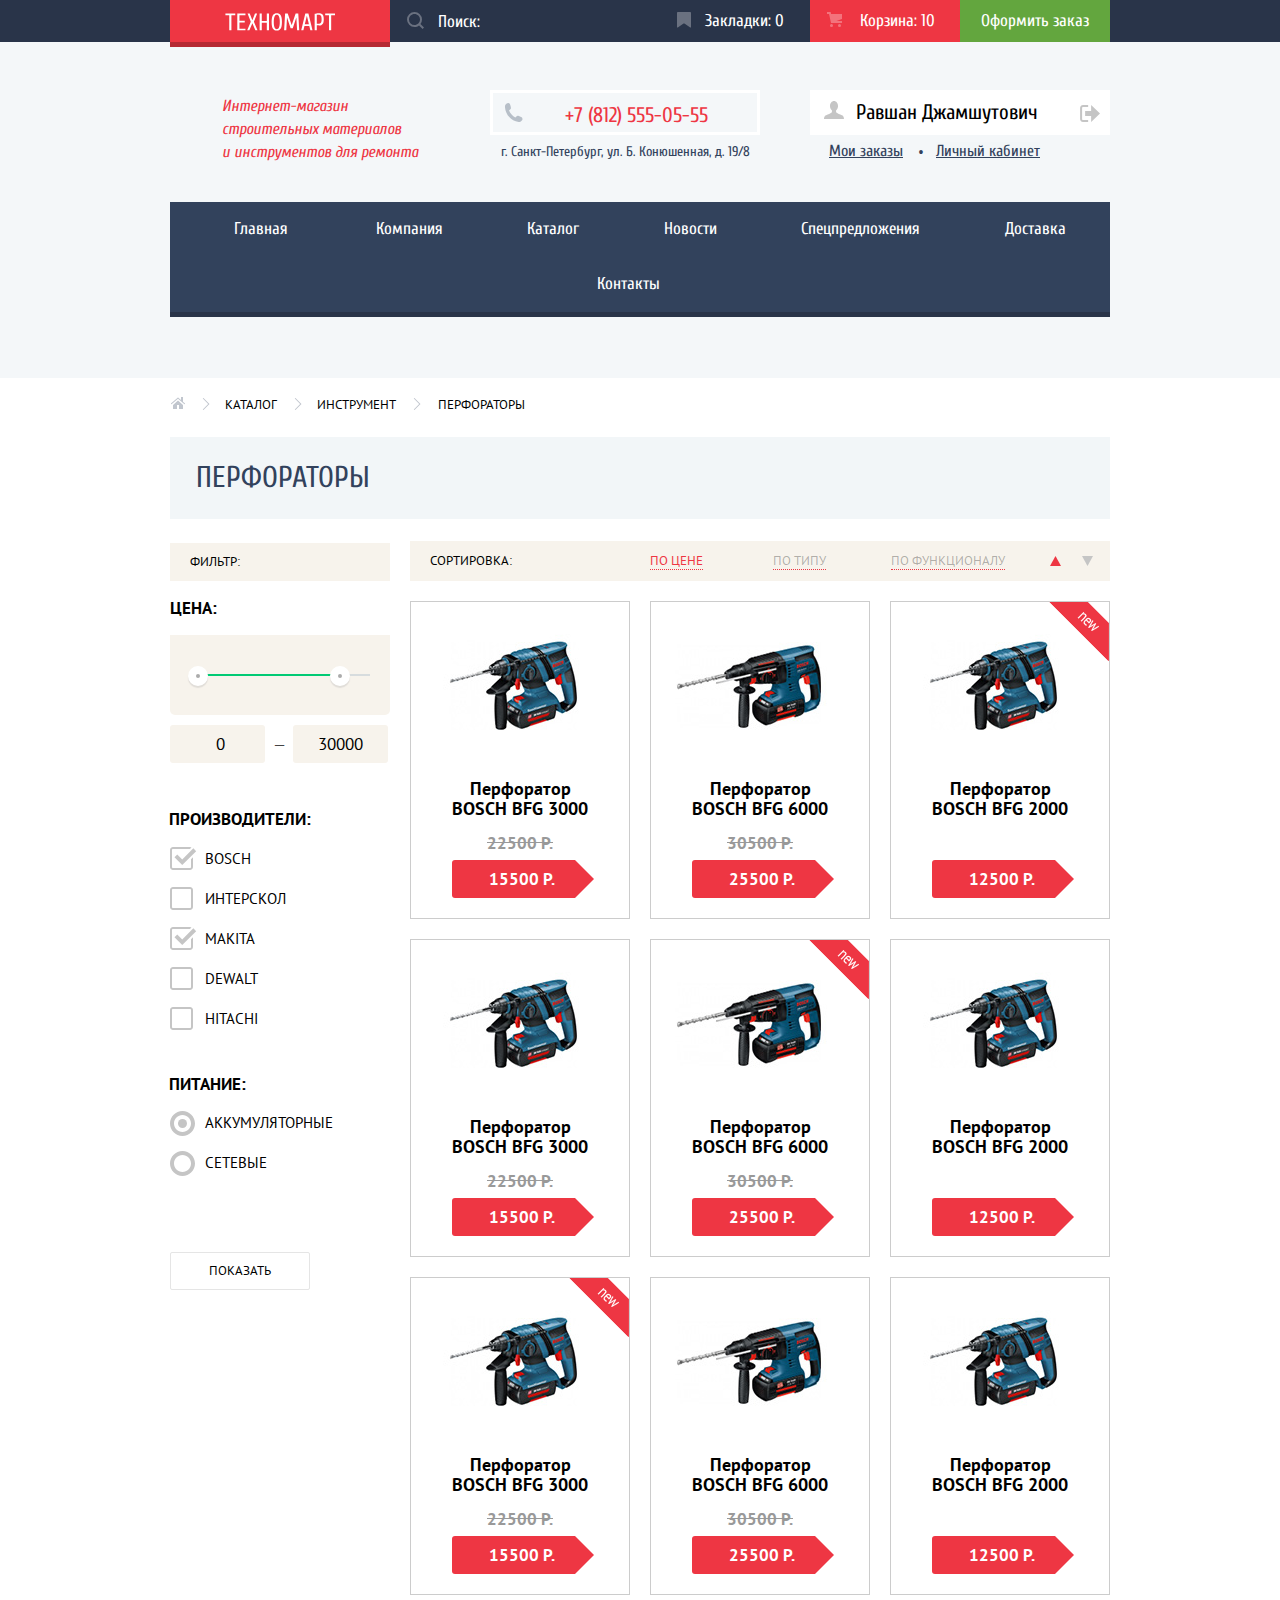
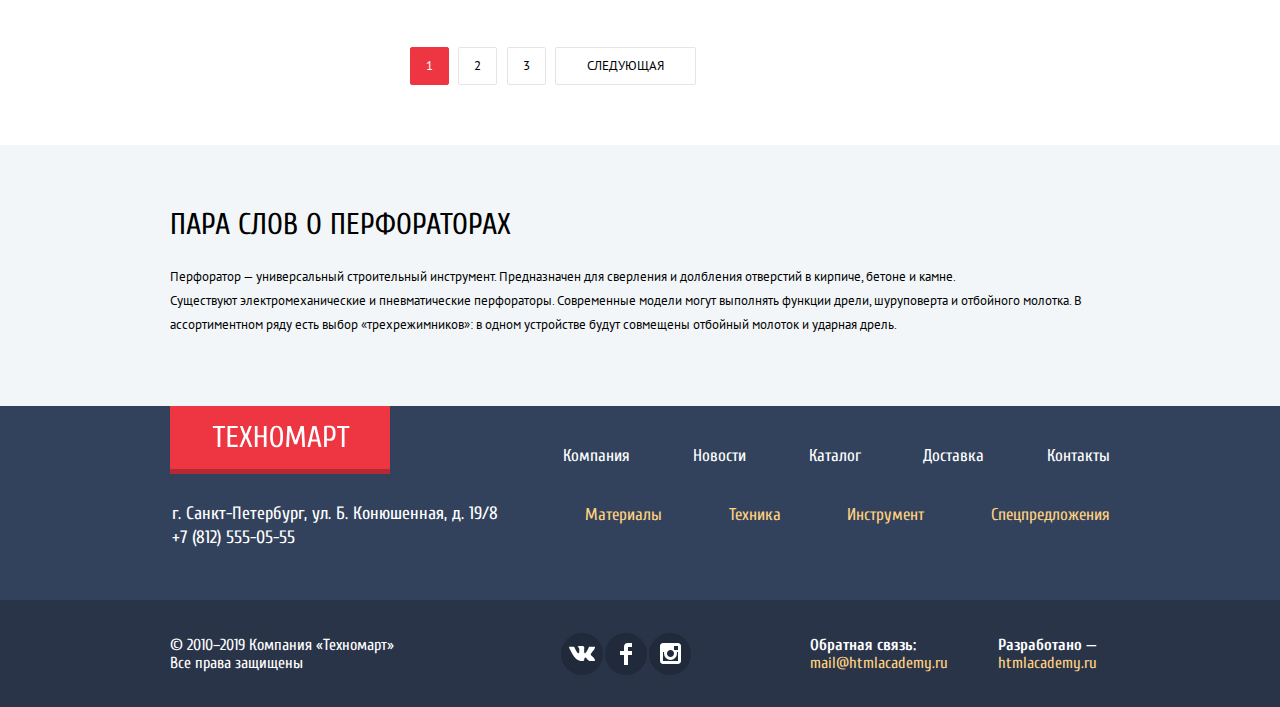
==== commit 91996a80: "Исправил ошибки" ====
--- a/catalog.html
+++ b/catalog.html
@@ -7,7 +7,7 @@
   <link href="https://fonts.googleapis.com/css?family=Cuprum:400,400i,700&amp;subset=cyrillic" rel="stylesheet">
   <link href="https://fonts.googleapis.com/css?family=PT+Sans:400,700&amp;subset=cyrillic" rel="stylesheet">
   <link href="css/normalize.css" rel="stylesheet">
-  <link href="css/style.min.css" rel="stylesheet">
+  <link href="css/style.css" rel="stylesheet">
 </head>
 
 <body>
@@ -37,9 +37,7 @@
       <div class="center-header-wrapper">
         <h1>Интернет-магазин строительных материалов и&nbsp;инструментов для ремонта</h1>
         <div class="contacts-mini">
-          <div class="phone">
-            <a href="tel:+78125550555">+7 (812) 555-05-55</a>
-          </div>
+            <a class="phone" href="tel:+78125550555">+7 (812) 555-05-55</a>
           <address>г. Санкт-Петербург, ул. Б. Конюшенная, д. 19/8</address>
         </div>
         <ul class="user-navigation-catalog">
@@ -70,13 +68,13 @@
           <li><a class="profile" href="profile.html">Личный кабинет</a></li>
         </ul>
         <ul class="site-navigation">
-          <li><a class="button-main main-page" href="index.html">Главная</a></li>
-          <li><a class="button-main company" href="company.html">Компания</a></li>
-          <li><a class="button-main catalog">Каталог</a></li>
-          <li><a class="button-main news" href="news.html">Новости</a></li>
-          <li><a class="button-main special" href="special.html">Спецпредложения</a></li>
-          <li><a class="button-main delivery" href="delivery.html">Доставка</a></li>
-          <li><a class="button-main cont" href="contacts.html">Контакты</a></li>
+          <li class="navigation-element"><a class="button-main main-page" href="index.html">Главная</a></li>
+          <li class="navigation-element"><a class="button-main company" href="company.html">Компания</a></li>
+          <li class="navigation-element"><a class="button-main catalog">Каталог</a></li>
+          <li class="navigation-element"><a class="button-main news" href="news.html">Новости</a></li>
+          <li class="navigation-element"><a class="button-main special" href="special.html">Спецпредложения</a></li>
+          <li class="navigation-element"><a class="button-main delivery" href="delivery.html">Доставка</a></li>
+          <li class="navigation-element"><a class="button-main cont" href="contacts.html">Контакты</a></li>
         </ul>
       </div>
     </div>
@@ -126,7 +124,7 @@
                     <div class="toggle toggle-max"></div>
                   </div>
                   <div class="price-controls">
-                    <input name="min-price" type="text" value="0">
+                    <input name="min-price" type="text" value=" 0">
                     <span>—</span>
                     <input name="max-price" type="text" value="30000">
                   </div>
@@ -192,13 +190,13 @@
               <p class="name-section">Сортировка:</p>
               <ul class="sorting type">
                 <li>
-                  <a class="sort-type active" href="#">По цене</a>
-                </li>
-                <li>
-                  <a class="sort-type" href="#">По типу</a>
-                </li>
-                <li>
-                  <a class="sort-type" href="#">По функционалу</a>
+                  <a class="sort-type type-cost active" href="#">По цене</a>
+                </li>
+                <li>
+                  <a class="sort-type type-style" href="#">По типу</a>
+                </li>
+                <li>
+                  <a class="sort-type type-functional" href="#">По функционалу</a>
                 </li>
               </ul>
               <ul class="sorting value">
@@ -224,116 +222,116 @@
             </div>
             <div class="stock-wrapper">
               <ul class="stock">
-                <li tabindex="0">
-                  <div class="actions">
-                    <button class="buy" tabindex="0">Купить</button>
-                    <button class="add-bookmarks" tabindex="0">В закладки</button>
+                <li class="stock-card" tabindex="0">
+                  <div class="actions">
+                    <a class="buy" href="buy.html" tabindex="0">Купить</a>
+                    <a class="add-bookmarks" href="add-bookmarks.html" tabindex="0">В закладки</a>
                   </div>
                   <img src="img/bfg3000.jpg" width="218" height="170" alt="Перфоратор BOSCH BFG 3000">
                   <a class="product" href="bfg3000.html">
                     <h4>Перфоратор BOSCH BFG 3000</h4>
                   </a>
-                  <del>22500 Р.</del>
-                  <ins>15500 Р.</ins>
-                </li>
-                <li tabindex="0">
-                  <div class="actions">
-                    <button class="buy" tabindex="0">Купить</button>
-                    <button class="add-bookmarks" tabindex="0">В закладки</button>
+                  <del class="old-cost">22500 Р.</del>
+                  <ins class="new-cost">15500 Р.</ins>
+                </li>
+                <li class="stock-card" tabindex="0">
+                  <div class="actions">
+                    <a class="buy" href="buy.html" tabindex="0">Купить</a>
+                    <a class="add-bookmarks" href="add-bookmarks.html" tabindex="0">В закладки</a>
                   </div>
                   <img src="img/bfg6000.jpg" width="218" height="170" alt="Перфоратор BOSCH BFG 6000">
                   <a class="product" href="bfg6000.html">
                     <h4>Перфоратор BOSCH BFG 6000</h4>
                   </a>
-                  <del>30500 Р.</del>
-                  <ins>25500 Р.</ins>
-                </li>
-                <li tabindex="0">
+                  <del class="old-cost">30500 Р.</del>
+                  <ins class="new-cost">25500 Р.</ins>
+                </li>
+                <li class="stock-card" tabindex="0">
                   <div class="flag flag-new">новинка</div>
                   <div class="actions">
-                    <button class="buy" tabindex="0">Купить</button>
-                    <button class="add-bookmarks" tabindex="0">В закладки</button>
+                    <a class="buy" href="buy.html" tabindex="0">Купить</a>
+                    <a class="add-bookmarks" href="add-bookmarks.html" tabindex="0">В закладки</a>
                   </div>
                   <img src="img/bfg2000.jpg" width="218" height="170" alt="Перфоратор BOSCH BFG 2000">
                   <a class="product" href="bfg2000.html">
                     <h4>Перфоратор BOSCH BFG 2000</h4>
                   </a>
-                  <del></del>
-                  <ins>12500 Р.</ins>
-                </li>
-                <li tabindex="0">
-                  <div class="actions">
-                    <button class="buy" tabindex="0">Купить</button>
-                    <button class="add-bookmarks" tabindex="0">В закладки</button>
+                  <del class="old-cost"></del>
+                  <ins class="new-cost">12500 Р.</ins>
+                </li>
+                <li class="stock-card" tabindex="0">
+                  <div class="actions">
+                    <a class="buy" href="buy.html" tabindex="0">Купить</a>
+                    <a class="add-bookmarks" href="add-bookmarks.html" tabindex="0">В закладки</a>
                   </div>
                   <img src="img/bfg3000.jpg" width="218" height="170" alt="Перфоратор BOSCH BFG 3000">
                   <a class="product" href="bfg3000.html">
                     <h4>Перфоратор BOSCH BFG 3000</h4>
                   </a>
-                  <del>22500 Р.</del>
-                  <ins>15500 Р.</ins>
-                </li>
-                <li tabindex="0">
+                  <del class="old-cost">22500 Р.</del>
+                  <ins class="new-cost">15500 Р.</ins>
+                </li>
+                <li class="stock-card" tabindex="0">
                   <div class="flag flag-new">новинка</div>
                   <div class="actions">
-                    <button class="buy" tabindex="0">Купить</button>
-                    <button class="add-bookmarks" tabindex="0">В закладки</button>
+                    <a class="buy" href="buy.html" tabindex="0">Купить</a>
+                    <a class="add-bookmarks" href="add-bookmarks.html" tabindex="0">В закладки</a>
                   </div>
                   <img src="img/bfg6000.jpg" width="218" height="170" alt="Перфоратор BOSCH BFG 6000">
                   <a class="product" href="bfg6000.html">
                     <h4>Перфоратор BOSCH BFG 6000</h4>
                   </a>
-                  <del>30500 Р.</del>
-                  <ins>25500 Р.</ins>
-                </li>
-                <li tabindex="0">
-                  <div class="actions">
-                    <button class="buy" tabindex="0">Купить</button>
-                    <button class="add-bookmarks" tabindex="0">В закладки</button>
+                  <del class="old-cost">30500 Р.</del>
+                  <ins class="new-cost">25500 Р.</ins>
+                </li>
+                <li class="stock-card" tabindex="0">
+                  <div class="actions">
+                    <a class="buy" href="buy.html" tabindex="0">Купить</a>
+                    <a class="add-bookmarks" href="add-bookmarks.html" tabindex="0">В закладки</a>
                   </div>
                   <img src="img/bfg2000.jpg" width="218" height="170" alt="Перфоратор BOSCH BFG 2000">
                   <a class="product" href="bfg2000.html">
                     <h4>Перфоратор BOSCH BFG 2000</h4>
                   </a>
-                  <del></del>
-                  <ins>12500 Р.</ins>
-                </li>
-                <li tabindex="0">
+                  <del class="old-cost"></del>
+                  <ins class="new-cost">12500 Р.</ins>
+                </li>
+                <li class="stock-card" tabindex="0">
                   <div class="flag flag-new">новинка</div>
                   <div class="actions">
-                    <button class="buy" tabindex="0">Купить</button>
-                    <button class="add-bookmarks" tabindex="0">В закладки</button>
+                    <a class="buy" href="buy.html" tabindex="0">Купить</a>
+                    <a class="add-bookmarks" href="add-bookmarks.html" tabindex="0">В закладки</a>
                   </div>
                   <img src="img/bfg3000.jpg" width="218" height="170" alt="Перфоратор BOSCH BFG 3000">
                   <a class="product" href="bfg3000.html">
                     <h4>Перфоратор BOSCH BFG 3000</h4>
                   </a>
-                  <del>22500 Р.</del>
-                  <ins>15500 Р.</ins>
-                </li>
-                <li tabindex="0">
-                  <div class="actions">
-                    <button class="buy" tabindex="0">Купить</button>
-                    <button class="add-bookmarks" tabindex="0">В закладки</button>
+                  <del class="old-cost">22500 Р.</del>
+                  <ins class="new-cost">15500 Р.</ins>
+                </li>
+                <li class="stock-card" tabindex="0">
+                  <div class="actions">
+                    <a class="buy" href="buy.html" tabindex="0">Купить</a>
+                    <a class="add-bookmarks" href="add-bookmarks.html" tabindex="0">В закладки</a>
                   </div>
                   <img src="img/bfg6000.jpg" width="218" height="170" alt="Перфоратор BOSCH BFG 6000">
                   <a class="product" href="bfg6000.html">
                     <h4>Перфоратор BOSCH BFG 6000</h4>
                   </a>
-                  <del>30500 Р.</del>
-                  <ins>25500 Р.</ins>
-                </li>
-                <li tabindex="0">
-                  <div class="actions">
-                    <button class="buy" tabindex="0">Купить</button>
-                    <button class="add-bookmarks" tabindex="0">В закладки</button>
+                  <del class="old-cost">30500 Р.</del>
+                  <ins class="new-cost">25500 Р.</ins>
+                </li>
+                <li class="stock-card" tabindex="0">
+                  <div class="actions">
+                    <a class="buy" href="buy.html" tabindex="0">Купить</a>
+                    <a class="add-bookmarks" href="add-bookmarks.html" tabindex="0">В закладки</a>
                   </div>
                   <img src="img/bfg2000.jpg" width="218" height="170" alt="Перфоратор BOSCH BFG 2000">
                   <a class="product" href="bfg2000.html">
                     <h4>Перфоратор BOSCH BFG 2000</h4>
                   </a>
-                  <del></del>
-                  <ins>12500 Р.</ins>
+                  <del class="old-cost"></del>
+                  <ins class="new-cost">12500 Р.</ins>
                 </li>
               </ul>
             </div>
@@ -369,12 +367,11 @@
       <article class="perforators-description">
         <h2>Пара слов о перфораторах</h2>
         <p>
-          Перфоратор – универсальный строительный инструмент.
-          Предназначен для сверления и долбления отверстий в кирпиче, бетоне и камне.<br>
-          Существуют электромеханические и пневматические перфораторы.
-          Современные модели могут выполнять функцию дрели, шуруповерта и отбойного молотка.
-          В ассортиментном ряду есть выбор &#171;трехрежимников&#187;:
-          в одном устройстве будут совмещены отбойный молоток и ударная дрель.
+            Перфоратор — универсальный строительный инструмент. Предназначен для сверления и долбления отверстий в кирпиче, бетоне и камне. </br>
+            Существуют электромеханические и пневматические перфораторы.
+            Современные модели могут выполнять функции дрели, шуруповерта и отбойного молотка.
+            В ассортиментном ряду есть выбор &laquo;трехрежимников&raquo;:
+            в одном устройстве будут совмещены  отбойный молоток и ударная дрель.
         </p>
       </article>
     </div>
--- a/css/style.css
+++ b/css/style.css
@@ -0,0 +1,2608 @@
+html {
+  box-sizing: border-box;
+}
+
+*, *::before, *::after {
+  box-sizing: inherit;
+}
+
+path {
+  fill: inherit;
+  stroke: inherit;
+}
+
+body {
+  margin: 0;
+  font-family: "PT Sans", "Verdana", sans-serif;
+  font-size: 13px;
+  line-height: 24px;
+  font-weight: 400;
+  color: #000000;
+  text-transform: none;
+  background-color: #ffffff;
+}
+
+img {
+  max-width: 100%;
+  height: auto;
+}
+
+a {
+  text-decoration: none;
+}
+
+.visually-hidden {
+  position: absolute;
+  width: 1px;
+  height: 1px;
+  margin: -1px;
+  border: 0;
+  padding: 0;
+  clip: rect(0 0 0 0);
+  overflow: hidden;
+}
+
+.user-navigation,
+.user-navigation-catalog,
+.user-navigation-logout,
+.site-navigation,
+.site-navigation-main,
+.transport-companies,
+.store-navigation,
+.footer-social,
+.breadcrumb,
+.sorting,
+.filters-company,
+.filters-type-power,
+.stock,
+.site-navigation-footer,
+.popular-brands-wrapper,
+.menu-slider-list,
+.services-slider-list,
+.pagination-list {
+  list-style: none;
+}
+
+.main-header {
+  background-color: #f4f7f9;
+}
+
+.top-header {
+  font-family: "Cuprum", "Verdana", sans-serif;
+  font-size: 17px;
+  line-height: 18px;
+  font-weight: 400;
+  color: #ffffff;
+  text-transform: none;
+  background-color: #293449
+}
+
+.top-header a {
+  font-family: "Cuprum", "Verdana", sans-serif;
+  font-size: 17px;
+  line-height: 18px;
+  font-weight: 400;
+  color: #ffffff;
+  text-transform: none;
+  background-color: #293449
+}
+
+.top-header-wrapper {
+  width: 960px;
+  margin: 0 auto;
+  padding: 0 10px;
+}
+
+.top-header .top-header-wrapper {
+  display: flex;
+  justify-content: space-between;
+  align-items: center;
+}
+
+.top-header .main-header-logo {
+  width: 220px;
+  height: 42px;
+  padding-top: 13px;
+  padding-left: 55px;
+  fill: #ffffff;
+  box-shadow: 0px 5px #b52933;
+  background-color: #ee3643
+}
+
+.top-header .main-header-logo:hover {
+  background-color: #ca2c37;
+  box-shadow: 0px 5px #9a212a;
+}
+
+.top-header .main-header-logo:active {
+  background-color: #ba2732;
+  box-shadow: 0px 5px #8e1e26;
+}
+
+.top-header .cart {
+  position: relative;
+  display: block;
+  width: 150px;
+  height: 42px;
+  line-height: 42px;
+  padding-left: 50px;
+  padding-right: 10px;
+}
+
+.top-header .bookmarks {
+  position: relative;
+  display: block;
+  width: 150px;
+  height: 42px;
+  line-height: 42px;
+  padding-left: 45px;
+  padding-right: 10px;
+}
+
+.top-header .filled {
+  background-color: #ee3643;
+}
+
+.top-header .bookmarks::before {
+  content: "";
+  position: absolute;
+  top: 12px;
+  left: 17px;
+  width: 16px;
+  height: 18px;
+  background-image: url("../img/icon-bookmark.svg");
+  background-repeat: no-repeat;
+  background-position: 0 0;
+  opacity: 0.3;
+}
+
+.top-header .cart::before {
+  content: "";
+  position: absolute;
+  top: 12px;
+  left: 17px;
+  width: 16px;
+  height: 18px;
+  background-image: url("../img/icon-cart.svg");
+  background-repeat: no-repeat;
+  background-position: 0 0;
+  opacity: 0.3;
+}
+
+.top-header .bookmarks:hover,
+.top-header .cart:hover {
+  background-color: #212a3a;
+}
+
+.top-header .bookmarks:hover::before,
+.top-header .cart:hover::before {
+  opacity: 1;
+}
+
+.top-header .bookmarks:active::before,
+.top-header .cart:active::before {
+  opacity: 0.5;
+}
+
+.top-header .bookmarks:active,
+.top-header .cart:active {
+  background-color: #161d29;
+}
+
+.top-header .order {
+  width: 150px;
+  min-height: 42px;
+  line-height: 42px;
+  text-align: center;
+  background-color: #63a63e;
+}
+
+.top-header .order:hover,
+.top-header .order:focus {
+  background-color: #5fbb2d;
+}
+
+.top-header .order:active {
+  background-color: #518534;
+}
+
+.search-form {
+  width: 270px;
+  height: 42px;
+  background-color: #293449;
+}
+
+.search-form input[type="text"] {
+  -webkit-box-sizing: border-box;
+  box-sizing: border-box;
+  width: 270px;
+  height: 42px;
+  margin: 0;
+  padding-left: 48px;
+  font-size: 17px;
+  line-height: 18px;
+  background-color: #293449;
+  background-image: url("../img/icon-search.svg");
+  background-repeat: no-repeat;
+  background-position: 17px 12px;
+  border: none;
+}
+
+.search-form input::-webkit-input-placeholder {
+  font-weight: inherit;
+  font-family: "Cuprum",  "Verdana", sans-serif;
+  color: #ffffff;
+}
+
+.search-form input:-ms-input-placeholder {
+  font-weight: inherit;
+  font-family: "Cuprum",  "Verdana", sans-serif;
+  color: #ffffff;
+}
+
+.search-form input::placeholder {
+  font-weight: inherit;
+  font-family: "Cuprum",  "Verdana", sans-serif;
+  color: #ffffff;
+}
+
+.search-form input:hover {
+  background-color: #212a3a;
+  background-image: url("../img/icon-search-hover.svg");
+  outline: none;
+}
+
+.search-form input:active,
+.search-form input:focus {
+  color: #000000;
+  background-color: #ffffff;
+  background-image: url("../img/icon-search-active.svg");
+}
+
+.top-header a:active {
+  color: rgb(255, 255, 255, 0.6);
+}
+
+.center-header-wrapper {
+  width: 960px;
+  margin: 0 auto;
+  padding: 0;
+}
+
+.center-header .center-header-wrapper {
+  display: flex;
+  justify-content: center;
+  flex-wrap: wrap;
+  align-items: center;
+  padding-top: 35px;
+  padding-bottom: 30px;
+  margin-bottom: 5px;
+}
+
+.center-header h1 {
+  margin-top: 15px;
+  margin-left: 62px;
+  width: 200px;
+}
+
+.center-header .contacts-mini {
+  margin-left: 68px;
+  width: 270px;
+  align-self: center;
+  text-align: center;
+}
+
+.center-header-wrapper .user-navigation {
+  margin-left: 20px;
+  display: flex;
+  flex-wrap: wrap;
+  justify-content: center;
+  align-self: flex-start;
+  min-height: 45px;
+  width: 340px;
+  margin-top: 5px auto;
+  padding: 0;
+}
+
+.center-header-wrapper .user-navigation-catalog {
+  margin-left: 20px;
+  display: flex;
+  flex-wrap: wrap;
+  justify-content: center;
+  align-self: flex-start;
+  min-height: 45px;
+  width: 340px;
+  margin-top: 5px auto;
+  padding: 0;
+}
+
+.user-navigation .login-link {
+  display: block;
+  margin-left: 20px;
+  width: 120px;
+  height: 45px;
+}
+
+.user-navigation .registration-link {
+  display: block;
+  width: 150px;
+  height: 45px;
+  text-align: center
+}
+
+.user-navigation .registration {
+  margin-right: -20px;
+}
+
+h1 {
+  font-family: "Cuprum", "Verdana", sans-serif;
+  font-style: italic;
+  font-size: 16px;
+  line-height: 23px;
+  font-weight: 400;
+  color: #ee3643;
+  text-transform: none;
+}
+
+.contacts-mini address {
+  padding-left: 0;
+  padding-top: 5px;
+  font-family: "Cuprum", "Verdana", sans-serif;
+  font-style: normal;
+  font-size: 14px;
+  line-height: 24px;
+  font-weight: 400;
+  color: #32425c;
+  text-transform: none;
+  background-color: #f4f7f9;
+}
+
+.phone {
+  display: block;
+  font-family: "Cuprum", "Verdana", sans-serif;
+  font-style: normal;
+  font-size: 21px;
+  line-height: 45px;
+  font-weight: 400;
+  color: #ee3643;
+  text-transform: none;
+  text-align: center;
+}
+
+.contacts-mini .phone {
+  width: 270px;
+  height: 45px;
+  padding-left: 23px;
+  position: relative;
+  text-align: center;
+  background-color: #f4f7f9;
+  border: 3px solid #ffffff;
+}
+
+.contacts-mini .phone::before {
+  content: "";
+  position: absolute;
+  top: 10px;
+  left: 11px;
+  width: 19px;
+  height: 19px;
+  background-image: url("../img/icon-phone.svg");
+  background-repeat: no-repeat;
+  background-position: 0 0;
+  opacity: 1;
+}
+
+.login-link,
+.registration-link {
+  position: relative;
+  font-family: "Cuprum", "Verdana", sans-serif;
+  font-size: 21px;
+  line-height: 45px;
+  font-weight: 400;
+  color: #000000;
+  text-transform: none;
+  text-decoration: none;
+  background-color: #ffffff;
+}
+
+.user-navigation .login-link {
+  padding-left: 46px;
+  margin-right: 10px;
+}
+
+.login-link::before {
+  content: "";
+  position: absolute;
+  top: 14px;
+  left: 13px;
+  width: 24px;
+  height: 20px;
+  background-image: url("../img/icon-login.svg");
+  background-repeat: no-repeat;
+  background-position: 0 0;
+  opacity: 1;
+}
+
+a.login-link:hover,
+a.registration-link:hover,
+a.my-orders:hover,
+a.profile:hover,
+a.login-link:focus,
+a.registration-link:focus,
+a.my-orders:focus,
+a.profile:focus {
+  color: #ee3643;
+}
+
+a.login-link:hover::before path,
+a.registration-link:hover::before path {
+  fill: #212a3a;
+}
+
+a.login-link:active,
+a.registration-link:active,
+a.user-link:active {
+  color: rgb(0, 0, 0, 0.3);
+}
+
+a.user-link:focus .icon-user,
+a.user-link:hover .icon-user {
+  fill: #32425c;
+}
+
+a.user-link:active .icon-user {
+  fill: rgb(0, 0, 0, 0.3);
+}
+
+.logout:focus path,
+.logout:hover path {
+  fill: #32425c;
+}
+
+.logout:active path {
+  fill: rgb(0, 0, 0, 0.3);
+}
+
+a.my-orders:active,
+a.profile:active {
+  color: rgb(50, 66, 92, 0.3);
+}
+
+.site-navigation {
+  margin-top: 25px;
+  margin-left: auto;
+  margin-right: auto;
+  margin-bottom: 36px;
+  padding: 0;
+}
+
+.site-navigation-main {
+  margin-top: 30px;
+  margin-left: auto;
+  margin-right: auto;
+  margin-bottom: 40px;
+  padding: 0;
+}
+
+.site-navigation,
+.site-navigation-main {
+  display: flex;
+  justify-content: left;
+  flex-wrap: wrap;
+  width: 940px;
+}
+
+.site-navigation .navigation-element,
+.site-navigation-main .navigation-element {
+ flex-grow: 1;
+}
+
+.button-main {
+  display: block;
+  text-align: center;
+  padding-top: 18px;
+  padding-bottom: 20px;
+  font-family: "Cuprum", "Verdana", sans-serif;
+  font-style: normal;
+  font-size: 17px;
+  line-height: 17px;
+  font-weight: 400;
+  color: #ffffff;
+  text-transform: none;
+  background-color: #32425c;
+  box-shadow: 0 5px #293449;
+}
+
+.site-navigation .main-page,
+.site-navigation-main .main-page {
+  padding-left: 52px;
+  padding-right: 34px;
+}
+
+.site-navigation .company,
+.site-navigation-main .company {
+  padding-left: 30px;
+  padding-right: 30px;
+}
+
+.site-navigation .catalog,
+.site-navigation-main .catalog {
+  padding-left: 30px;
+  padding-right: 30px;
+}
+
+.site-navigation .news,
+.site-navigation-main .news {
+  padding-left: 30px;
+  padding-right: 30px;
+}
+
+.site-navigation .special,
+.site-navigation-main .special {
+  padding-left: 30px;
+  padding-right: 30px;
+}
+
+.site-navigation .delivery,
+.site-navigation-main .delivery {
+  padding-left: 31px;
+  padding-right: 32px;
+}
+
+.site-navigation .cont,
+.site-navigation-main .cont {
+  padding-left: 30px;
+  padding-right: 53px;
+}
+
+.site-navigation a:hover,
+.site-navigation a:focus,
+.site-navigation-main a:hover,
+.site-navigation-main a:focus {
+  background-color: #293449;
+}
+
+.site-navigation a:active,
+.site-navigation-main a:active {
+  color: rgb(255, 255, 255, 0.5)
+}
+
+.container-wrapper {
+  width: 960px;
+  margin-top: 30px;
+  margin-left: auto;
+  margin-right: auto;
+  margin-bottom: -10px;
+  padding: 0 10px;
+}
+
+.menu {
+  width: 960px;
+  min-height: 410px;
+  margin-top: 32px;
+  margin-bottom: 60px;
+  margin-left: auto;
+  margin-right: auto;
+  padding: 0 10px;
+}
+
+.container .menu {
+  display: flex;
+  justify-content: space-between;
+  align-items: space-between;
+  flex-wrap: wrap;
+}
+
+.menu-wrapper-1 {
+  display: flex;
+  width: 620px;
+  justify-content: left;
+  align-items: space-between;
+  flex-wrap: wrap;
+}
+
+.menu-wrapper-2 {
+  display: flex;
+  width: 300px;
+  flex-direction: column;
+  justify-content: space-between;
+  flex-wrap: wrap;
+}
+
+.menu-materials,
+.menu-tools,
+.menu-technics,
+.menu-promotions,
+.menu-delivery {
+  position: relative;
+  display: flex;
+  flex-flow: column;
+  min-width: 300px;
+  min-height: 123px;
+  margin-top: 20px;
+}
+
+.menu-bio {
+  margin-top: 21px;
+  margin-left: 23px;
+  font-family: "Cuprum", "Verdana", sans-serif;
+  font-style: normal;
+  font-size: 24px;
+  line-height: 30px;
+  font-weight: 700;
+  color: #ffffff;
+  text-transform: none;
+}
+
+.menu-button {
+  display: block;
+  width: 135px;
+  height: 38px;
+  margin-top: 13px;
+  margin-left: 24px;
+  padding-left: auto;
+  padding-right: auto;
+  background-color: rgba(0, 0, 0, 0.1);
+  border-radius: 3px;
+  font-family: "Cuprum", "Verdana", sans-serif;
+  font-style: normal;
+  font-size: 14px;
+  line-height: 38px;
+  font-weight: 400;
+  color: #ffffff;
+  text-transform: uppercase;
+  text-align: center;
+}
+
+.menu-button:hover,
+.menu-button:focus {
+  background-color: rgba(0, 0, 0, 0.2);
+}
+
+.menu-button:active {
+  background-color: rgba(0, 0, 0, 0.3);
+}
+
+.menu-slider {
+  width: 620px;
+  height: 266px;
+  background-color: #000000;
+  background-repeat: no-repeat;
+  background-position: top center;
+  margin-top: 20px;
+}
+
+.slide h3 {
+  margin-top: -30px;
+  margin-left: -15px;
+  padding: 0;
+  font-family: "Cuprum", "Verdana", sans-serif;
+  font-style: normal;
+  font-size: 36px;
+  line-height: 36px;
+  font-weight: 700;
+  color: #ffffff;
+  text-transform: uppercase;
+}
+
+.slide p {
+  margin-top: -33px;
+  margin-left: -15px;
+  padding: 0;
+  font-family: "Cuprum", "Verdana", sans-serif;
+  font-style: normal;
+  font-size: 18px;
+  line-height: 24px;
+  font-weight: 400;
+  color: #ffffff;
+  text-transform: none;
+}
+
+.slide .button {
+  width: 195px;
+  height: 38px;
+  margin-top: 121px;
+  margin-left: -15px;
+}
+
+.slider-controls .radio-label {
+  position: relative;
+  top: 220px;
+  left: 295px;
+  display: inline-block;
+  vertical-align: top;
+  width: 10px;
+  height: 10px;
+  margin-right: 5px;
+  vertical-align: top;
+  background-color: #ffffff;
+  border: 2px solid #ffffff;
+  border-radius: 50%;
+  cursor: pointer;
+  font-size: 0;
+}
+
+.slider-controls .arrow-label-left {
+  position: relative;
+  top: 115px;
+  left: -12px;
+  display: inline-block;
+  vertical-align: middle;
+  width: 22px;
+  height: 40px;
+  margin-right: 100px;
+  background-image: url("../img/icon-left.svg");
+  cursor: pointer;
+  font-size: 0;
+}
+
+.slider-controls .arrow-label-right {
+  position: relative;
+  top: 115px;
+  left: 415px;
+  display: inline-block;
+  vertical-align: middle;
+  width: 22px;
+  height: 40px;
+  margin-right: 100px;
+  background-image: url("../img/icon-right.svg");
+  cursor: pointer;
+  font-size: 0;
+}
+
+.slide {
+  display: none;
+}
+
+#product-1:checked ~ .menu-slider #menu-slide1,
+#product-2:checked ~ .menu-slider #menu-slide2 {
+  display: block;
+}
+
+#product-1:checked ~ .menu-slider .radio-label[for="product-1"],
+#product-2:checked ~ .menu-slider .radio-label[for="product-2"] {
+  background-color: #ee3643;
+}
+
+#product-1:checked ~ .menu-slider {
+  background-color: #000000;
+  background-image: url("../img/drills.jpg");
+}
+
+#product-2:checked ~ .menu-slider {
+  background-color: #000000;
+  background-image: url("../img/perforators.jpg");
+}
+
+.menu-materials {
+  background-color: #ffbf47;
+  margin-right: 20px;
+}
+
+.menu-materials::before {
+  content: "";
+  position: absolute;
+  top: 30px;
+  left: 213px;
+  width: 46px;
+  height: 66px;
+  background-image: url("../img/icon-materials.svg");
+  background-repeat: no-repeat;
+  background-position: 0 0;
+}
+
+.menu-tools {
+  background-color: #3bbce3;
+}
+
+.menu-tools::before {
+  content: "";
+  position: absolute;
+  top: 33px;
+  left: 197px;
+  width: 78px;
+  height: 66px;
+  background-image: url("../img/icon-tools.svg");
+  background-repeat: no-repeat;
+  background-position: 0 0;
+}
+
+.menu-technics {
+  background-color: #dc91d8;
+}
+
+.menu-technics::before {
+  content: "";
+  position: absolute;
+  top: 31px;
+  left: 190px;
+  width: 78px;
+  height: 62px;
+  background-image: url("../img/icon-technics.svg");
+  background-repeat: no-repeat;
+  background-position: 0 0;
+}
+
+.menu-promotions {
+  background-color: #8ed78f;
+}
+
+.menu-promotions::before {
+  content: "";
+  position: absolute;
+  top: 27px;
+  left: 196px;
+  width: 59px;
+  height: 72px;
+  background-image: url("../img/icon-sales.svg");
+  background-repeat: no-repeat;
+  background-position: 0 0;
+}
+
+.menu-delivery {
+  background-color: #ffc047;
+}
+
+.menu-delivery::before {
+  content: "";
+  position: absolute;
+  top: 32px;
+  left: 191px;
+  width: 78px;
+  height: 63px;
+  background-image: url("../img/icon-delivery.svg");
+  background-repeat: no-repeat;
+  background-position: 0 0;
+}
+
+.popular-main {
+  display: flex;
+  justify-content: space-between;
+  width: 940px;
+  flex-wrap: wrap;
+  margin: 0 auto;
+  padding: 0;
+  background-color: #f9f5f0;
+}
+
+.popular-main .popular {
+  width: 265px;
+  padding-top: 0px;
+  margin-left: 28px;
+  background-color: #f9f5f0;
+}
+
+.popular-main .button {
+  margin-top: 20px;
+  margin-right: 25px;
+  width: 253px;
+}
+
+.popular-items {
+  display: flex;
+  flex-wrap: wrap;
+  margin: 0 auto;
+  padding: 0;
+}
+
+.popular-brands {
+  display: flex;
+  justify-content: space-between;
+  width: 940px;
+  flex-wrap: wrap;
+  margin: 0 auto;
+  padding: 0;
+  background-color: #f9f5f0;
+  margin-top: 20px;
+}
+
+.popular-brands .popular {
+  width: 380px;
+  margin-left: 20px;
+  padding-top: 10px;
+  padding-left: 7px;
+  background-color: #f9f5f0;
+}
+
+.popular-brands .button {
+  margin-top: 30px;
+  margin-right: 24px;
+  width: 253px;
+}
+
+.stock-popular-wrapper {
+  width: 960px;
+  margin: 0 auto;
+  padding: 0;
+}
+
+ul.popular-brands-wrapper {
+  margin-top: 10px;
+}
+
+.popular-brands-wrapper {
+  display: flex;
+  flex-wrap: wrap;
+  justify-content: left;
+  width: 940px;
+  margin: 0 auto;
+  padding: 0;
+}
+
+.brand {
+  margin: 12px 10px;
+  width: 220px;
+  height: 145px;
+  border: 1px solid #ebebeb;
+  line-height: 175px;
+}
+
+.brand:nth-child(4n+1) {
+  margin-left: 0;
+}
+
+.brand:nth-child(4n) {
+  margin-right: 0;
+}
+
+.brand:hover,
+.brand:focus {
+  box-shadow: 0 10px 25px rgba(0,0,0,0.5);
+}
+
+.brand:active {
+  opacity: 0.3;
+}
+
+.brand a {
+  display: block;
+  text-align: center;
+  height: 145px;
+}
+
+.services-wrapper {
+  margin-top: 70px;
+  background-color: #f4f7f9;
+}
+
+.services {
+  margin-left: auto;
+  margin-right: auto;
+  padding-top: 41px;
+  padding-left: 10px;
+  width: 960px;
+}
+
+.services-bio {
+  width: 400px;
+}
+
+.servises-slider {
+  display: flex;
+  width: 960px;
+  margin-top: 66px;
+}
+
+.servise-slider-controls {
+  position: relative;
+  float: left;
+  width: 240px;
+  margin: 0;
+  margin-right: 55px;
+  padding-top: 3px;
+  padding-left: 0px;
+  list-style: none;
+  font-size: 21px;
+  line-height: 30px;
+}
+
+.servise-slider-controls::before {
+  content: "";
+  position: absolute;
+  top: -30px;
+  right: 0;
+  width: 10px;
+  height: 272px;
+  background-image: url("../img/vertical-shadow.png");
+  background-repeat: no-repeat;
+}
+
+.servise-slider-controls li {
+  width: 240px;
+  height: 62px;
+}
+
+.servise-slider-controls label {
+  display: block;
+  padding-top: 15px;
+  padding-bottom: 16px;
+  padding-left: 23px;
+  font-size: 21px;
+  line-height: 30px;
+  background-color: #32425c;
+  cursor: pointer;
+  font-family: "Cuprum", "Verdana", sans-serif;
+  font-style: normal;
+  font-weight: 700;
+  color: #ffffff;
+  text-transform: none;
+}
+
+.servise-slider-controls label:hover,
+.servise-slider-controls label:focus {
+  background-color: #293449;
+}
+
+.servise-slider-controls li:first-child,
+.servise-slider-controls li:nth-of-type(2) {
+  border-bottom: 1px solid #4d637b;
+}
+
+.srv-1:checked ~ .servise-slider-controls label[for="srv-1"],
+.srv-2:checked ~ .servise-slider-controls label[for="srv-2"],
+.srv-3:checked ~ .servise-slider-controls label[for="srv-3"] {
+  color: #32425c;
+  background-color: #ffffff;
+}
+
+.slider-container {
+  position: relative;
+  overflow: hidden;
+}
+
+.servises-list h3,
+.servises-list li {
+  display: block;
+  flex-shrink: 0;
+  margin: 0;
+  padding: 0;
+}
+
+.servises-list {
+  display: flex;
+  width: 300%;
+  min-height: 283px;
+  margin: 0;
+  padding: 0;
+  list-style: none;
+}
+
+.servises-list li {
+  position: relative;
+  width: 650px;
+}
+
+.servises-list h3 {
+  padding-bottom: 26px;
+  padding-left: 26px;
+  line-height: 36px;
+  font-family: "Cuprum", "Verdana", sans-serif;
+  font-style: normal;
+  font-size: 36px;
+  line-height: 36px;
+  font-weight: 400;
+  color: #32425c;
+  text-transform: uppercase;
+}
+
+.servises-delivery {
+  width: 305px;
+  margin-top: 0;
+  margin-left: -1px;
+  padding-bottom: 30px;
+  padding-left: 27px;
+  font-family: "PT Sans", "Verdana", sans-serif;
+  font-size: 13px;
+  line-height: 24px;
+  font-weight: 400;
+  color: #000000;
+  text-transform: none;
+}
+
+.servises-garantee {
+  width: 410px;
+  margin: 0;
+  padding-bottom: 30px;
+  padding-left: 30px;
+  font-family: "PT Sans", "Verdana", sans-serif;
+  font-size: 13px;
+  line-height: 24px;
+  font-weight: 400;
+  color: #000000;
+  text-transform: none;
+}
+
+.servises-credit {
+  width: 310px;
+  margin: 0;
+  padding-bottom: 30px;
+  padding-left: 30px;
+  font-family: "PT Sans", "Verdana", sans-serif;
+  font-size: 13px;
+  line-height: 24px;
+  font-weight: 400;
+  color: #000000;
+  text-transform: none;
+}
+
+.servises-credit .button {
+  margin-top: 30px;
+}
+
+.servises-list li:first-child::after {
+  content: "";
+  position: absolute;
+  top: 25px;
+  right: 8px;
+  z-index: -1;
+  width: 468px;
+  height: 261px;
+  background-image: url("../img/slider-delivery.png");
+  background-repeat: no-repeat;
+}
+
+.servises-list li:nth-child(2)::after {
+  content: "";
+  position: absolute;
+  top: 1px;
+  right: 2px;
+  z-index: -1;
+  width: 389px;
+  height: 283px;
+  background-image: url("../img/slider-guarantee.png");
+  background-repeat: no-repeat;
+}
+
+.servises-list li:last-child::after {
+  content: "";
+  position: absolute;
+  top: 1px;
+  right: 2px;
+  z-index: -1;
+  width: 465px;
+  height: 285px;
+  background-image: url("../img/slider-credit.png");
+  background-repeat: no-repeat;
+}
+
+.servises-slider input[type="radio"] {
+  display: none;
+}
+
+.credits {
+  display: block;
+  width: 195px;
+  text-align: center;
+}
+
+.srv-1:checked ~ .slider-container .servises-list {
+  -webkit-transform: translate(0);
+  -ms-transform: translate(0);
+  transform: translate(0);
+}
+
+.srv-2:checked ~ .slider-container .servises-list {
+  -webkit-transform: translate(-650px);
+  -ms-transform: translate(-650px);
+  transform: translate(-650px);
+}
+
+.srv-3:checked ~ .slider-container .servises-list {
+  -webkit-transform: translate(-1300px);
+  -ms-transform: translate(-1300px);
+  transform: translate(-1300px);
+}
+
+.container .container-wrapper {
+  display: flex;
+  justify-content: space-between;
+  padding-top: 25px;
+}
+
+.section-promo {
+  padding-right: 55px;
+}
+
+.section-contacts {
+  padding-left: 55px;
+  padding-right: 10px;
+}
+
+.company-promo-1 {
+  padding-top: 4px;
+  width: 530px;
+}
+
+.company-promo-2 {
+  margin-top: 24px;
+  width: 400px;
+}
+
+.contacts {
+  width: 310px;
+  min-height: 470px;
+}
+
+.map-legend {
+  padding-top: 5px;
+  width: 180px;
+}
+
+.map-link img {
+  margin-top: 18px;
+  margin-bottom: 32px;
+}
+
+.feedback-link {
+  padding-left: 5px;
+}
+
+.container h2 {
+  font-family: "Cuprum", "Verdana", sans-serif;
+  font-style: normal;
+  font-size: 30px;
+  line-height: 30px;
+  font-weight: 400;
+  color: #000000;
+  text-transform: uppercase;
+}
+
+.transport-companies {
+  display: flex;
+  flex-direction: column;
+  justify-content: space-between;
+  min-height: 100px;
+  margin-bottom: 38px;
+  font-family: "Cuprum", "Verdana", sans-serif;
+  font-style: normal;
+  font-size: 18px;
+  line-height: 20px;
+  font-weight: 400;
+  color: #000000;
+  text-transform: none;
+}
+
+.transport-company {
+  position: relative;
+  margin-left: -3px;
+}
+
+.transport-company::before {
+  content: "";
+  position: absolute;
+  top: 11px;
+  left: -35px;
+  width: 25px;
+  height: 2px;
+  background-image: url("../img/li-marker.png");
+  background-repeat: no-repeat;
+}
+
+.button {
+  font-family: "Cuprum", "Verdana", sans-serif;
+  font-style: normal;
+  font-size: 14px;
+  line-height: 38px;
+  font-weight: 400;
+  color: #ffffff;
+  text-transform: uppercase;
+  display: block;
+  height: 38px;
+  width: 220px;
+  background-color: #ee3643;
+  text-align: center;
+  border-radius: 3px;
+}
+
+.contacts .button {
+  width: 300px;
+}
+
+.button:hover,
+.button:focus,
+.feedback-button:hover,
+.feedback-button:focus,
+a.order:hover,
+a.order:focus {
+  background-color: #ca2c37;
+}
+
+.button:active,
+.feedback-button:active,
+a.order:active {
+  background-color: #ba2732;
+}
+
+.top-footer-wrapper {
+  width: 960px;
+  margin: 0 auto;
+  padding: 0 10px;
+}
+
+.top-footer .top-footer-wrapper {
+  display: flex;
+  flex-direction: row;
+  flex-wrap: wrap;
+  justify-content: space-between;
+  align-items: flex-start;
+  min-height: 145px;
+}
+
+.top-footer {
+  font-family: "Cuprum", "Verdana", sans-serif;
+  font-style: normal;
+  font-size: 18px;
+  line-height: 24px;
+  font-weight: 400;
+  color: #ffffff;
+  text-transform: none;
+  background-color: #32425c;
+}
+
+.top-footer .main-footer-logo {
+  width: 220px;
+  height: 63px;
+  padding-top: 19px;
+  padding-left: 42px;
+  fill: #ffffff;
+  box-shadow: 0px 5px #b52933;
+  background-color: #ee3643
+}
+
+.top-footer .main-footer-logo:hover {
+  background-color: #ca2c37;
+  box-shadow: 0px 5px #9a212a;
+}
+
+.top-footer .main-footer-logo:active {
+  background-color: #ba2732;
+  box-shadow: 0px 5px #8e1e26;
+}
+
+.top-footer-wrapper .logo-contacts-wrapper {
+  display: flex;
+  flex-direction: column;
+}
+
+.site-navigation-footer {
+  width: 570px;
+  margin: 0 auto;
+  padding-top: 0;
+  padding-left: 23px;
+}
+
+.button-footer {
+  font-family: "Cuprum", "Verdana", sans-serif;
+  font-style: normal;
+  font-size: 17px;
+  line-height: 17px;
+  font-weight: 400;
+  color: #ffffff;
+  text-transform: none;
+  background-color: #32425c;
+}
+
+.footer-navigation {
+  padding-top: 38px;
+}
+
+.footer-navigation .site-navigation-footer {
+  display: flex;
+  justify-content: space-between;
+  align-items: flex-end;
+}
+
+.footer-navigation .store-navigation {
+  display: flex;
+  justify-content: space-between;
+  align-items: flex-end;
+  margin-top: 30px;
+  padding-top: 5px;
+  padding-left: 45px;
+}
+
+.footer-contacts {
+  min-height: auto;
+  padding-bottom: 50px;
+  margin-top: 33px;
+  margin-left: 2px;
+}
+
+.top-footer address {
+  font-style: normal;
+}
+
+.top-footer a {
+  color: #ffffff;
+  background-color: #32425c;
+}
+
+.store-navigation .button-footer {
+  color: #ffd180;
+  background-color: #32425c;
+}
+
+.footer-navigation a:hover,
+.footer-navigation a:focus {
+  text-decoration-line: underline;
+}
+
+.footer-navigation a:active {
+  text-decoration-line: none;
+  opacity: 0.5;
+}
+
+.bottom-footer-wrapper {
+  width: 960px;
+  min-height: 107px;
+  margin: 0 auto;
+  padding: 0 10px;
+}
+
+.bottom-footer .bottom-footer-wrapper {
+  display: flex;
+  justify-content: space-between;
+  align-items: center;
+}
+
+.footer-copyright {
+  width: 230px;
+}
+
+.footer-social {
+  width: 160px;
+  margin: 0 50px;
+}
+
+.feedback-developed-wrapper {
+  width: 300px;
+  display: flex;
+  justify-content: space-between;
+}
+
+.footer-feedback {
+  margin-right: 50px;
+}
+
+.footer-social {
+  display: flex;
+  justify-content: center;
+  align-items: center;
+}
+
+a.social-button {
+  display: flex;
+  justify-content: center;
+  align-items: center;
+  margin-left: 2px;
+  width: 42px;
+  height: 42px;
+  background-color: #212a3a;
+  border-radius: 50%
+}
+
+a.social-button:focus,
+a.social-button:hover {
+  background-color: #ee3643;
+}
+
+.social-icon {
+  fill: #ffffff;
+}
+
+.bottom-footer {
+  font-family: "Cuprum", "Verdana", sans-serif;
+  font-style: normal;
+  font-size: 16px;
+  line-height: 18px;
+  font-weight: 400;
+  color: #ffffff;
+  text-transform: none;
+  background-color: #293449;
+}
+
+.bottom-footer a {
+  text-transform: none;
+  color: #ffd180;
+}
+
+.bottom-footer a:hover,
+.bottom-footer a:focus {
+  text-decoration-line: underline;
+}
+
+.bottom-footer a:active {
+  text-decoration-line: none;
+  color: #ee3643;
+}
+
+.footer-social a:hover,
+.footer-social a:focus {
+  text-decoration-line: none;
+  color: #ee3643
+}
+
+/*Разметка каталога*/
+
+.my-orders,
+.profile {
+  display: block;
+  margin-top: 7px;
+  font-family: "Cuprum", "Verdana", sans-serif;
+  font-style: normal;
+  font-size: 16px;
+  line-height: 18px;
+  font-weight: 400;
+  color: #32425c;
+  text-transform: none;
+  text-decoration-line: underline;
+  background-color: #f2f6f8;
+}
+
+.my-orders {
+  margin-left: -31px;
+  margin-right: 15px;
+}
+
+.point {
+  display: block;
+  margin-top: 5px;
+  color: #32425c;
+}
+
+.profile {
+  margin-left: 12px;
+}
+
+.user-area {
+  margin-left: 20px;
+  position: relative;
+  display: flex;
+  width: 300px;
+  height: 45px;
+  background-color: #ffffff;
+  text-align: center;
+}
+
+.icon-user {
+  margin-left: 14px;
+  margin-right: 7px;
+  fill: #c5c5c5;
+}
+
+.icon-logout {
+  position: absolute;
+  top: 15px;
+  right: 10px;
+}
+
+.user-navigation-catalog .user-link {
+  display: block;
+  text-align: left;
+  font-family: "Cuprum", "Verdana", sans-serif;
+  font-style: normal;
+  font-size: 21px;
+  line-height: 45px;
+  font-weight: 400;
+  color: #000000;
+  text-transform: none;
+}
+
+.breadcrumb-wrapper {
+  width: 960px;
+  margin: 0 auto;
+}
+
+.breadcrumb {
+  display: flex;
+  justify-content: flex-start;
+  margin: 0 auto;
+  padding: 10px 10px;
+}
+
+.breadcrumb li {
+  position: relative;
+}
+
+.breadcrumb li::after {
+  content: "";
+  position: absolute;
+  top: 5px;
+  right: 15px;
+  width: 8px;
+  height: 12px;
+  background-image: url("../img/icon-right-small.svg");
+  background-repeat: no-repeat;
+  background-position: 0 0;
+  opacity: 1;
+}
+
+.breadcrumb li:last-child::after {
+  content: none;
+}
+
+.breadcrumb a {
+  padding-right: 40px;
+  font-family: "PT Sans", "Verdana", sans-serif;
+  font-size: 13px;
+  line-height: 18px;
+  font-weight: 400;
+  color: #000000;
+  text-transform: uppercase;
+  background-color: #ffffff;
+}
+
+.perf {
+  margin-left: 2px;
+}
+
+.store-selection h2 {
+  padding: 26px 26px;
+  width: 940px;
+  margin: 10px auto;
+  font-family: "Cuprum", "Verdana", sans-serif;
+  font-style: normal;
+  font-size: 30px;
+  line-height: 30px;
+  font-weight: 400;
+  color: #32425c;
+  text-transform: uppercase;
+  background-color: #f2f6f8;
+}
+
+.store-wrapper {
+  display: flex;
+  width: 960px;
+  margin: 0 auto;
+  min-height: 38px;
+}
+
+.store {
+  margin-top: 20px;
+  margin-bottom: 60px;
+  display: flex;
+}
+
+.filters-wrapper {
+  margin-right: 20px;
+  width: 220px;
+  display: flex;
+  flex-flow: column;
+}
+
+.filters-wrapper .name-section {
+  margin-top: 4px;
+  margin-left: 10px;
+  padding: 10px 20px;
+}
+
+.sort-area {
+  width: 710px;
+  display: flex;
+  flex-flow: column;
+}
+
+.sort-wrapper {
+  margin-top: 2px;
+  margin-left: 10px;
+  padding: 7px 0;
+  display: flex;
+  justify-content: space-between;
+  align-items: center;
+}
+
+.name-section {
+  padding-left: 20px;
+}
+
+.sort-wrapper,
+.sort-area p,
+p.name-section {
+  background-color: #f7f3ec;
+}
+/*Не смог разобраться как сделать отступ между фильтрами и заголовком*/
+p.name-section {
+  margin-top: 0px;
+  margin-bottom: 0px;
+  width: 220px;
+  padding-right: 20px;
+}
+
+.cost-filter {
+  margin-top: -5px;
+  padding: 0 10px;
+  margin-bottom: 41px;
+  border: none;
+}
+
+.range-filter {
+  width: 220px;
+  margin-top: -5px;
+}
+
+.range-controls {
+  position: relative;
+  height: 80px;
+  margin-bottom: 10px;
+  padding-top: 39px;
+  padding-right: 20px;
+  padding-left: 20px;
+  background-color: #f7f3ec;
+  border-bottom-left-radius: 5px;
+  border-bottom-right-radius: 5px;
+}
+
+.range-controls .scale {
+  height: 2px;
+  background: #d7dcde;
+}
+
+.range-controls .bar {
+  width: 85%;
+  height: 2px;
+  background: #00ca74;
+}
+
+.range-controls .toggle {
+  position: absolute;
+  top: 31px;
+  left: 0;
+  box-sizing: content-box;
+  width: 4px;
+  height: 4px;
+  padding: 0;
+  border: 8px solid #ffffff;
+  background-color: #ababab;
+  box-shadow: 0 2px 1px 0 #e0ddd8;
+  border-radius: 50%;
+  cursor: pointer;
+}
+
+.range-controls .toggle:active {
+  transform: scale(1.2);
+}
+
+.range-controls .toggle-min {
+  left: 18px;
+}
+
+.range-controls .toggle-max {
+  left: 160px;
+}
+
+.price-controls {
+  display: inline-block;
+  vertical-align: middle;
+}
+
+.price-controls span {
+  margin-left: 5px;
+  margin-right: 4px;
+  font-family: "PT Sans", "Verdana", sans-serif;
+  line-height: 18px;
+  font-size: 16px;
+  text-align: center;
+  text-transform: uppercase;
+  color: #444444;
+}
+
+.price-controls input {
+  width: 95px;
+  height: 38px;
+  font-family: "PT Sans", "Verdana", sans-serif;
+  line-height: 18px;
+  font-size: 17px;
+  text-align: center;
+  text-transform: uppercase;
+  color: #000000;
+  border: none;
+  border-radius: 3px;
+  background-color: #f7f3ec;
+}
+
+.sorting {
+  width: 560px;
+  display: flex;
+  flex-wrap: wrap;
+  justify-content: left;
+  margin-top: 0px;
+  margin-bottom: 0px;
+}
+
+.type {
+  margin: 0 auto;
+  padding-top: 0;
+  padding-left: 15px;
+  width: 480px;
+  justify-content: left;
+}
+
+.value {
+  margin: 0 auto;
+  padding-top: 2px;
+  padding-left: 19px;
+  padding-right: 17px;
+  width: 85px;
+  justify-content: space-between;
+}
+
+.name-section,
+.sort-type {
+  font-family: "PT Sans", "Verdana", sans-serif;
+  font-size: 13px;
+  line-height: 18px;
+  font-weight: 400;
+  color: #000000;
+  text-transform: uppercase;
+  background-color: #f7f3ec;
+}
+
+.type-cost {
+  margin-left: 27px;
+}
+
+.type-style {
+  margin-left: 70px;
+  margin-right: 65px;
+}
+
+.show {
+  display: table-cell;
+  height: 38px;
+  width: 140px;
+  margin-top: 59px;
+  margin-left: 10px;
+  font-family: "PT Sans", "Verdana", sans-serif;
+  font-size: 13px;
+  line-height: 18px;
+  font-weight: 400;
+  color: #000000;
+  text-transform: uppercase;
+  text-align: center;
+  vertical-align: middle;
+  background-color: #ffffff;
+  border: 1px solid #e5e5e5;
+  border-radius: 2px;
+}
+
+.sort-type {
+  border-bottom: 1px dotted #ee3643;
+  color: rgba(0, 0, 0, 0.3);
+}
+
+.type a:hover,
+.type a:focus {
+  text-decoration-style: solid;
+  color: rgba(0, 0, 0);
+}
+
+.type a:active {
+  text-decoration: none;
+  color: #ee3643;
+}
+
+.type .active {
+  text-decoration: none;
+  color: #ee3643;
+}
+
+.icon-value {
+  fill: #c5c5c5;
+}
+
+.icon-value:hover,
+.icon-value:focus {
+  fill: #000000;
+}
+
+.icon-value:active {
+  fill: #ee3643;
+}
+
+.active .icon-value {
+  fill: #ee3643;
+}
+
+.filters-company {
+  margin-top: -2px;
+  padding: 0;
+}
+
+.filters h3 {
+  padding-left: 9px;
+}
+
+.filters h3,
+.filters p {
+  font-family: "PT Sans", "Verdana", sans-serif;
+  font-size: 17px;
+  line-height: 30px;
+  font-weight: 700;
+  color: #000000;
+  text-transform: uppercase;
+  background-color: #ffffff;
+}
+
+.name-filter-power {
+  padding-top: 18px;
+}
+
+.filters-type-power {
+  margin-top: -3px;
+  padding: 0;
+}
+
+.filters label {
+  font: inherit;
+  font-size: 15px;
+  line-height: 20px;
+}
+
+.label-brand,
+.label-power {
+  position: relative;
+  display: block;
+  height: 25px;
+  margin-bottom: 15px;
+  margin-left: 45px;
+  font-size: 15px;
+  line-height: 20px;
+  font-family: "PT Sans", "Verdana", sans-serif;
+  color: #000000;
+  text-transform: uppercase;
+  cursor: pointer;
+}
+
+.label-brand input[type="checkbox"] + .checkbox-indicator {
+  position: absolute;
+  top: -2px;
+  left: -35px;
+  width: 27px;
+  height: 23px;
+  background-image: url("data:image/svg+xml,%3Csvg xmlns='http://www.w3.org/2000/svg' width='23' height='23' viewBox='0 0 23 23'%3E%3Cpath fill='%23c5c5c5' d='M20 2c.542 0 1 .458 1 1v17c0 .542-.458 1-1 1H3c-.542 0-1-.458-1-1V3c0-.542.458-1 1-1h17m0-2H3C1.35 0 0 1.35 0 3v17c0 1.65 1.35 3 3 3h17c1.65 0 3-1.35 3-3V3c0-1.65-1.35-3-3-3z'/%3E%3C/svg%3E%0A");
+  background-repeat: no-repeat;
+  background-position: 0 0;
+}
+
+.label-brand input[type="checkbox"]:disabled + .checkbox-indicator {
+  opacity: 0.3;
+}
+
+.label-brand input[type="checkbox"]:checked:disabled + .checkbox-indicator {
+  opacity: 0.3;
+}
+
+.label-brand input[type="checkbox"]:hover + .checkbox-indicator {
+  background-image: url("data:image/svg+xml,%3Csvg xmlns='http://www.w3.org/2000/svg' width='23' height='23' viewBox='0 0 23 23'%3E%3Cpath fill='%23b5b5b5' d='M20 2c.542 0 1 .458 1 1v17c0 .542-.458 1-1 1H3c-.542 0-1-.458-1-1V3c0-.542.458-1 1-1h17m0-2H3C1.35 0 0 1.35 0 3v17c0 1.65 1.35 3 3 3h17c1.65 0 3-1.35 3-3V3c0-1.65-1.35-3-3-3z'/%3E%3C/svg%3E ");
+}
+
+.label-brand input[type="checkbox"]:checked + .checkbox-indicator {
+  background-image: url("data:image/svg+xml,%3Csvg xmlns='http://www.w3.org/2000/svg' width='27' height='23' viewBox='0 0 27 23'%3E%3Cpath fill='%23c5c5c5' d='M7.285 7.486l-2.829 2.829 7.783 7.783L26.171 4.166l-2.828-2.829-11.104 11.102z'/%3E%3Cpath fill='%23c5c5c5' d='M21 20c0 .542-.458 1-1 1H3c-.542 0-1-.458-1-1V3c0-.542.458-1 1-1h16.908L21.493.415A2.96 2.96 0 0 0 20 0H3C1.35 0 0 1.35 0 3v17c0 1.65 1.35 3 3 3h17c1.65 0 3-1.35 3-3v-9.829l-2 2V20z'/%3E%3C/svg%3E ");
+}
+
+.label-brand input[type="checkbox"]:checked:hover + .checkbox-indicator {
+  background-image: url("data:image/svg+xml,%3Csvg xmlns='http://www.w3.org/2000/svg' width='27' height='23' viewBox='0 0 27 23'%3E%3Cpath fill='%23b5b5b5' d='M7.285 7.486l-2.829 2.829 7.783 7.783L26.171 4.166l-2.828-2.829-11.104 11.102z'/%3E%3Cpath fill='%23c5c5c5' d='M21 20c0 .542-.458 1-1 1H3c-.542 0-1-.458-1-1V3c0-.542.458-1 1-1h16.908L21.493.415A2.96 2.96 0 0 0 20 0H3C1.35 0 0 1.35 0 3v17c0 1.65 1.35 3 3 3h17c1.65 0 3-1.35 3-3v-9.829l-2 2V20z'/%3E%3C/svg%3E%0A");
+}
+
+.label-power input[type="radio"] + .radio-indicator {
+  position: absolute;
+  top: -2px;
+  left: -35px;
+  width: 25px;
+  height: 25px;
+  background-image: url("data:image/svg+xml,%3Csvg xmlns='http://www.w3.org/2000/svg' width='25' height='25' viewBox='0 0 25 25'%3E%3Cpath fill='%23c5c5c5' d='M12.5 4c4.687 0 8.5 3.813 8.5 8.5 0 4.687-3.813 8.5-8.5 8.5C7.813 21 4 17.187 4 12.5 4 7.813 7.813 4 12.5 4m0-4C5.597 0 0 5.597 0 12.5S5.597 25 12.5 25 25 19.403 25 12.5 19.403 0 12.5 0z'/%3E%3C/svg%3E%0A");
+  background-repeat: no-repeat;
+  background-position: 0 0;
+}
+
+.label-power input[type="radio"]:hover + .radio-indicator {
+  background-image: url("data:image/svg+xml,%3Csvg xmlns='http://www.w3.org/2000/svg' width='25' height='25' viewBox='0 0 25 25'%3E%3Cpath fill='%23b5b5b5' d='M12.5 4c4.687 0 8.5 3.813 8.5 8.5 0 4.687-3.813 8.5-8.5 8.5C7.813 21 4 17.187 4 12.5 4 7.813 7.813 4 12.5 4m0-4C5.597 0 0 5.597 0 12.5S5.597 25 12.5 25 25 19.403 25 12.5 19.403 0 12.5 0z'/%3E%3C/svg%3E%0A");
+}
+
+.label-power input[type="radio"]:checked + .radio-indicator {
+  background-image: url("data:image/svg+xml,%3Csvg xmlns='http://www.w3.org/2000/svg' width='25' height='25' viewBox='0 0 25 25'%3E%3Cpath fill='%23c5c5c5' d='M12.5 4c4.687 0 8.5 3.813 8.5 8.5 0 4.687-3.813 8.5-8.5 8.5C7.813 21 4 17.187 4 12.5 4 7.813 7.813 4 12.5 4m0-4C5.597 0 0 5.597 0 12.5S5.597 25 12.5 25 25 19.403 25 12.5 19.403 0 12.5 0z'/%3E%3Ccircle fill='%23c5c5c5' cx='12.5' cy='12.5' r='4.5'/%3E%3C/svg%3E%0A");
+}
+
+.label-power input[type="radio"]:checked:hover + .radio-indicator {
+  background-image: url("data:image/svg+xml,%3Csvg xmlns='http://www.w3.org/2000/svg' width='25' height='25' viewBox='0 0 25 25'%3E%3Cpath fill='%23b5b5b5' d='M12.5 4c4.687 0 8.5 3.813 8.5 8.5 0 4.687-3.813 8.5-8.5 8.5C7.813 21 4 17.187 4 12.5 4 7.813 7.813 4 12.5 4m0-4C5.597 0 0 5.597 0 12.5S5.597 25 12.5 25 25 19.403 25 12.5 19.403 0 12.5 0z'/%3E%3Ccircle fill='%23c5c5c5' cx='12.5' cy='12.5' r='4.5'/%3E%3C/svg%3E ");
+}
+
+.label-power input[type="radio"]:disabled + .radio-indicator {
+  opacity: 0.3;
+}
+
+.label-power input[type="radio"]:checked:disabled + .radio-indicator {
+  opacity: 0.3;
+}
+
+.product h4 {
+  font: inherit;
+  font-size: 18px;
+  line-height: 20px;
+  font-weight: 700;
+  color: #000000;
+}
+
+.show:hover,
+.show:focus {
+  border: 1px solid #bdc6ca;
+  outline: none;
+}
+
+.show:active {
+  border: 1px solid #ee3643;
+}
+
+.article-wrapper {
+  width: 100%;
+  min-height: 268px;
+  background-color: #f2f6f8;
+  margin-bottom: -7px;
+}
+
+.perforators-description {
+  width: 940px;
+  margin: 0 auto;
+  padding: 0;
+  background-color: #f2f6f8;
+}
+
+.perforators-description h2 {
+  margin: 0;
+  padding: 65px 0 25px 0;
+  font-weight: normal;
+  font-size: 30px;
+  color: #000000;
+  text-transform: uppercase;
+}
+
+.perforators-description p {
+  margin: 0;
+  padding: 0;
+  font-size: 13px;
+  font-family: "PT Sans", "Verdana", sans-serif;
+  color: #000000;
+}
+
+.old-cost {
+  font: inherit;
+  font-size: 17px;
+  line-height: 18px;
+  font-weight: 700;
+  color: #999999;
+}
+
+.new-cost {
+  width: 140px;
+  min-height: 38px;
+  padding-top: 10px;
+  margin-bottom: 20px;
+  margin-top: 8px;
+  margin-left: 4px;
+  font: inherit;
+  font-size: 17px;
+  line-height: 18px;
+  font-weight: 700;
+  color: #ffffff;
+  text-decoration: none;
+  border-radius: 3px;
+  background-color: #ee3643;
+}
+
+.new-cost::after {
+  content: "";
+  position: absolute;
+  bottom: 20px;
+  right: 16px;
+  width: 0;
+  height: 0;
+  border: 19px solid white;
+  border-left-color: #ee3643;
+}
+
+.stock-wrapper {
+  width: 720px;
+}
+
+.stock {
+  display: flex;
+  flex-wrap: wrap;
+  justify-content: left;
+  margin: 0 auto;
+  padding: 0;
+}
+
+.stock-popular {
+  display: flex;
+  flex-wrap: wrap;
+  justify-content: left;
+  margin: 0 auto;
+  padding: 0;
+}
+
+.stock .stock-card {
+  position: relative;
+  display: flex;
+  flex-wrap: wrap;
+  flex-flow: column;
+  align-items: center;
+  min-width: 220px;
+  min-height: 318px;
+  margin-top: 20px;
+  margin-left: 10px;
+  margin-right: 10px;
+  line-height: 20px;
+  font-weight: 700;
+  text-align: center;
+  border: 1px solid #ccc;
+}
+
+.stock-popular .stock-card {
+  position: relative;
+  display: flex;
+  flex-wrap: wrap;
+  flex-flow: column;
+  align-items: center;
+  min-width: 220px;
+  min-height: 318px;
+  margin-top: 20px;
+  margin-left: 10px;
+  margin-right: 10px;
+  line-height: 20px;
+  font-weight: 700;
+  text-align: center;
+  border: 1px solid #ccc;
+}
+
+.stock-popular li:nth-child(4n) {
+  margin-right: 0;
+}
+
+.stock h4,
+.stock-popular h4 {
+  width: 157px;
+  margin: 2px 0;
+}
+
+.flag {
+  position: absolute;
+  top: 0px;
+  right: 0px;
+  width: 60px;
+  height: 60px;
+  text-indent: -1000px;
+  overflow: hidden;
+  z-index: 20;
+}
+
+.flag-new {
+  background: url("../img/new-flag.png") no-repeat 0 0;
+}
+
+.actions {
+  display: none;
+  position: absolute;
+  top: 0px;
+  left: 2px;
+  width: 216px;
+  height: 170px;
+  padding: 10px 0;
+  background-color: rgba(255,255,255);
+  z-index: 10;
+}
+
+.stock-card:hover .actions,
+.stock-card:focus .actions {
+  display: block;
+}
+
+.stock .stock-card:hover,
+.stock .stock-card:focus {
+  box-shadow: 0 10px 25px rgba(0,0,0,0.5);
+}
+
+a.product {
+  margin-bottom: auto;
+  padding-top: 5px;
+  text-align: center;
+}
+
+.buy {
+  display: block;
+  margin-top: 35px;
+  margin-left: auto;
+  margin-right: auto;
+  width: 135px;
+  height: 35px;
+  font-family: "Cuprum", "Verdana", sans-serif;
+  font-size: 14px;
+  line-height: 35px;
+  font-weight: 400;
+  color: #ffffff;
+  text-transform: uppercase;
+  background-color: #63a63e;
+  border-radius: 2px;
+  border: none;
+  box-shadow: 0 3px #367315;
+  cursor: pointer;
+}
+
+.buy:hover,
+.buy:focus {
+  background-color: #5fbb2d;
+}
+
+.buy:active {
+  background-color: #518534;
+  box-shadow: 0 3px #518534;
+  outline: none;
+}
+
+.add-bookmarks {
+  display: block;
+  margin-top: 10px;
+  margin-left: auto;
+  margin-right: auto;
+  width: 135px;
+  height: 38px;
+  font-family: "Cuprum", "Verdana", sans-serif;
+  font-size: 14px;
+  line-height: 30px;
+  font-weight: 400;
+  color: #32425c;
+  text-transform: uppercase;
+  background-color: #ffffff;
+  border: 3px solid #63a63e;
+  border-radius: 2px;
+  cursor: pointer;
+}
+
+.add-bookmarks:hover,
+.add-bookmarks:focus {
+  border: 3px solid #32425c;
+}
+
+.add-bookmarks:active {
+  opacity: 0.3;
+  outline: none;
+}
+
+.pagination-wrapper {
+  width: 460px;
+  margin-top: -8px;
+  margin-left: auto;
+  margin-right: auto;
+  margin-bottom: 10px;
+
+}
+
+.pagination-list {
+  display: flex;
+  justify-content: space-between;
+  width: 286px;
+  margin: 0;
+  margin-top: 52px;
+  margin-bottom: 60px;
+  padding: 0;
+  list-style: none;
+}
+
+.pagination-list a {
+  display: flex;
+  align-items: center;
+  height: 38px;
+  margin: 0;
+  padding: 0 15px;
+  font-size: 13px;
+  font-family: "PT Sans", Arial, sans-serif;
+  text-align: center;
+  color: #000000;
+  text-transform: uppercase;
+  background-color: #ffffff;
+  border: 1px solid #e5e5e5;
+  border-radius: 2px;
+}
+
+.pagination-next a {
+  padding: 0 31px;
+}
+
+.pagination-current a {
+  color: #ffffff;
+  background-color: #ee3643;
+  border: 1px solid #ee3643;
+}
+
+.pagination-list a:hover,
+.pagination-list a:focus {
+  border: 1px solid #bdc6ca;
+}
+
+.pagination-list a:active {
+  border: 1px solid #ee3643;
+}
+
+/*стили для модалок*/
+
+.modal {
+  position: fixed;
+  background-color: #ffffff;
+  z-index: 20;
+/*Добавил этот z-index, чтобы карточки товара не перекрывали модалку*/
+}
+
+.feedback {
+  bottom: 200px;
+  left: 50%;
+  margin-left: -310px;
+  width: 620px;
+  padding-left: 80px;
+  padding-right: 80px;
+  padding-top: 55px;
+  box-shadow: 0 20px 40px rgb(0, 0, 0, 0.75);
+  border-top: 7px solid #ff5257;
+}
+
+.modal-map {
+  top: 25%;
+  left: 25%;
+  width: 972px;
+  height: 476px;
+  box-shadow: 0 20px 40px rgb(0, 0, 0, 0.75);
+}
+
+.added-product {
+  bottom: 300px;
+  left: 35%;
+  width: 620px;
+  height: 282px;
+  box-shadow: 0 20px 40px rgb(0, 0, 0, 0.75);
+  border-top: 7px solid #ff5257;
+  z-index: 20;
+}
+
+.close,
+.close-map,
+.close-order {
+  position: absolute;
+  top: 9px;
+  right: 17px;
+  width: 21px;
+  height: 21px;
+  font-size: 0;
+  background-color: transparent;
+  border: 0;
+  cursor: pointer;
+}
+
+.close-icon {
+  fill: #ee3643;
+}
+
+.close-icon:hover,
+.close-icon:focus {
+  fill: #ca2c37;
+}
+
+.close:active,
+.close-map:active,
+.close-order:active {
+  outline: none;
+}
+
+.feedback-form {
+  display: flex;
+  justify-content: space-between;
+  flex-wrap: wrap;
+  width: 460px;
+}
+
+.modal-name,
+.modal-email,
+.modal-message {
+  display: flex;
+  flex-flow: column;
+}
+
+.modal-name,
+.modal-email {
+  width: 220px;
+}
+
+.modal-message {
+  width: 460px;
+  margin-top: 22px;
+}
+
+.bottom-area {
+  margin-top: 37px;
+  margin-left: -80px;
+}
+
+.feedback-form label {
+  font-family: "Cuprum", "Verdana", sans-serif;
+  font-size: 18px;
+  line-height: 18px;
+  font-weight: 400;
+  color: #000000;
+}
+
+.feedback-window::-webkit-input-placeholder {
+  color: #a9a9a9;
+  padding-left: 15px;
+}
+
+.feedback-window::-moz-placeholder {
+  color: #a9a9a9;
+  padding-left: 15px;
+}/* Firefox 19+ */
+.feedback-window:-moz-placeholder {
+  color: #a9a9a9;
+  padding-left: 15px;
+}/* Firefox 18- */
+.feedback-window:-ms-input-placeholder {
+  color: #a9a9a9;
+  padding-left: 15px;
+}
+
+.feedback-message::-webkit-input-placeholder {
+  color: #a9a9a9;
+  padding-left: 15px;
+  padding-top: 10px;
+}
+
+.feedback-message::-moz-placeholder {
+  color: #a9a9a9;
+  padding-left: 15px;
+  padding-top: 10px;
+}/* Firefox 19+ */
+.feedback-message:-moz-placeholder {
+  color: #a9a9a9;
+  padding-left: 15px;
+  padding-top: 10px;
+}/* Firefox 18- */
+.feedback-message:-ms-input-placeholder {
+  color: #a9a9a9;
+  padding-left: 15px;
+  padding-top: 10px;
+}
+
+.feedback-window::-webkit-input-placeholder {
+  opacity: 1;
+  transition: opacity 0.3s ease;
+}
+
+.feedback-window::-moz-placeholder {
+  opacity: 1;
+  transition: opacity 0.3s ease;
+}
+
+.feedback-window:-moz-placeholder {
+  opacity: 1;
+  transition: opacity 0.3s ease;
+}
+
+.feedback-window:-ms-input-placeholder {
+  opacity: 1;
+  transition: opacity 0.3s ease;
+}
+
+.feedback-window:focus::-webkit-input-placeholder {
+  opacity: 0;
+  transition: opacity 0.3s ease;
+}
+
+.feedback-window:focus::-moz-placeholder {
+  opacity: 0;
+  transition: opacity 0.3s ease;
+}
+
+.feedback-window:focus:-moz-placeholder {
+  opacity: 0;
+  transition: opacity 0.3s ease;
+}
+
+.feedback-window:focus:-ms-input-placeholder {
+  opacity: 0;
+  transition: opacity 0.3s ease;
+}
+
+.feedback-window {
+  font: inherit;
+  font-size: 13px;
+  line-height: 18px;
+  font-weight: 400;
+  color: #000000;
+  text-decoration: none;
+  min-height: 38px;
+  margin-top: 13px;
+  border: 2px solid #d7dcde;
+}
+
+.feedback-message {
+  min-height: 115px;
+  resize: none;
+}
+
+.feedback-window:hover,
+.feedback-window:focus {
+  border: 2px solid #b5b5b5;
+}
+
+.feedback-window:active {
+  border: 2px solid #ee3643;
+}
+
+button.feedback-button {
+  width: 460px;
+  font-family: "Cuprum", "Verdana", sans-serif;
+  font-size: 14px;
+  line-height: 18px;
+  font-weight: 400;
+  color: #ffffff;
+  text-transform: uppercase;
+  background-color: #ee3643;
+  border: 0;
+  border-radius: 3px;
+  margin: 37px 80px;
+  cursor: pointer;
+}
+
+.added-product .good-added {
+  position: relative;
+  padding-top: 37px;
+  padding-bottom: 34px;
+  vertical-align: center;
+  text-align: center;
+  font-family: "Cuprum", "Verdana", sans-serif;
+  font-size: 30px;
+  line-height: 30px;
+  font-weight: 400;
+  color: #000000;
+}
+
+.bottom-area-order {
+  padding: 37px 0;
+  display: flex;
+  justify-content: center;
+  background-color: #f4f4f4;
+  width: 620px;
+  height: 112px;
+}
+
+.added-product .good-added::before {
+  content: "";
+  position: absolute;
+  top: 20px;
+  left: 65px;
+  width: 66px;
+  height: 66px;
+  background-image: url("../img/good-added.png");
+  background-repeat: no-repeat;
+  background-position: 0 0;
+}
+
+.continue-shopping {
+  margin-left: 20px;
+  border-style: none;
+  font-family: "Cuprum", "Verdana", sans-serif;
+  font-style: normal;
+  font-size: 14px;
+  line-height: 38px;
+  font-weight: 400;
+  color: #000000;
+  text-transform: uppercase;
+  display: block;
+  height: 38px;
+  width: 220px;
+  background-color: #ffffff;
+  text-align: center;
+  border-radius: 3px;
+  cursor: pointer;
+}
+
+/*В стайлгайде этого нет, но я добавил тень, чтобы был какой-нибудь визуальный отклик при наведении на кнопку*/
+.continue-shopping:hover,
+.continue-shopping:focus {
+  box-shadow: 0 0 15px rgba(0,0,0,0.3);
+}
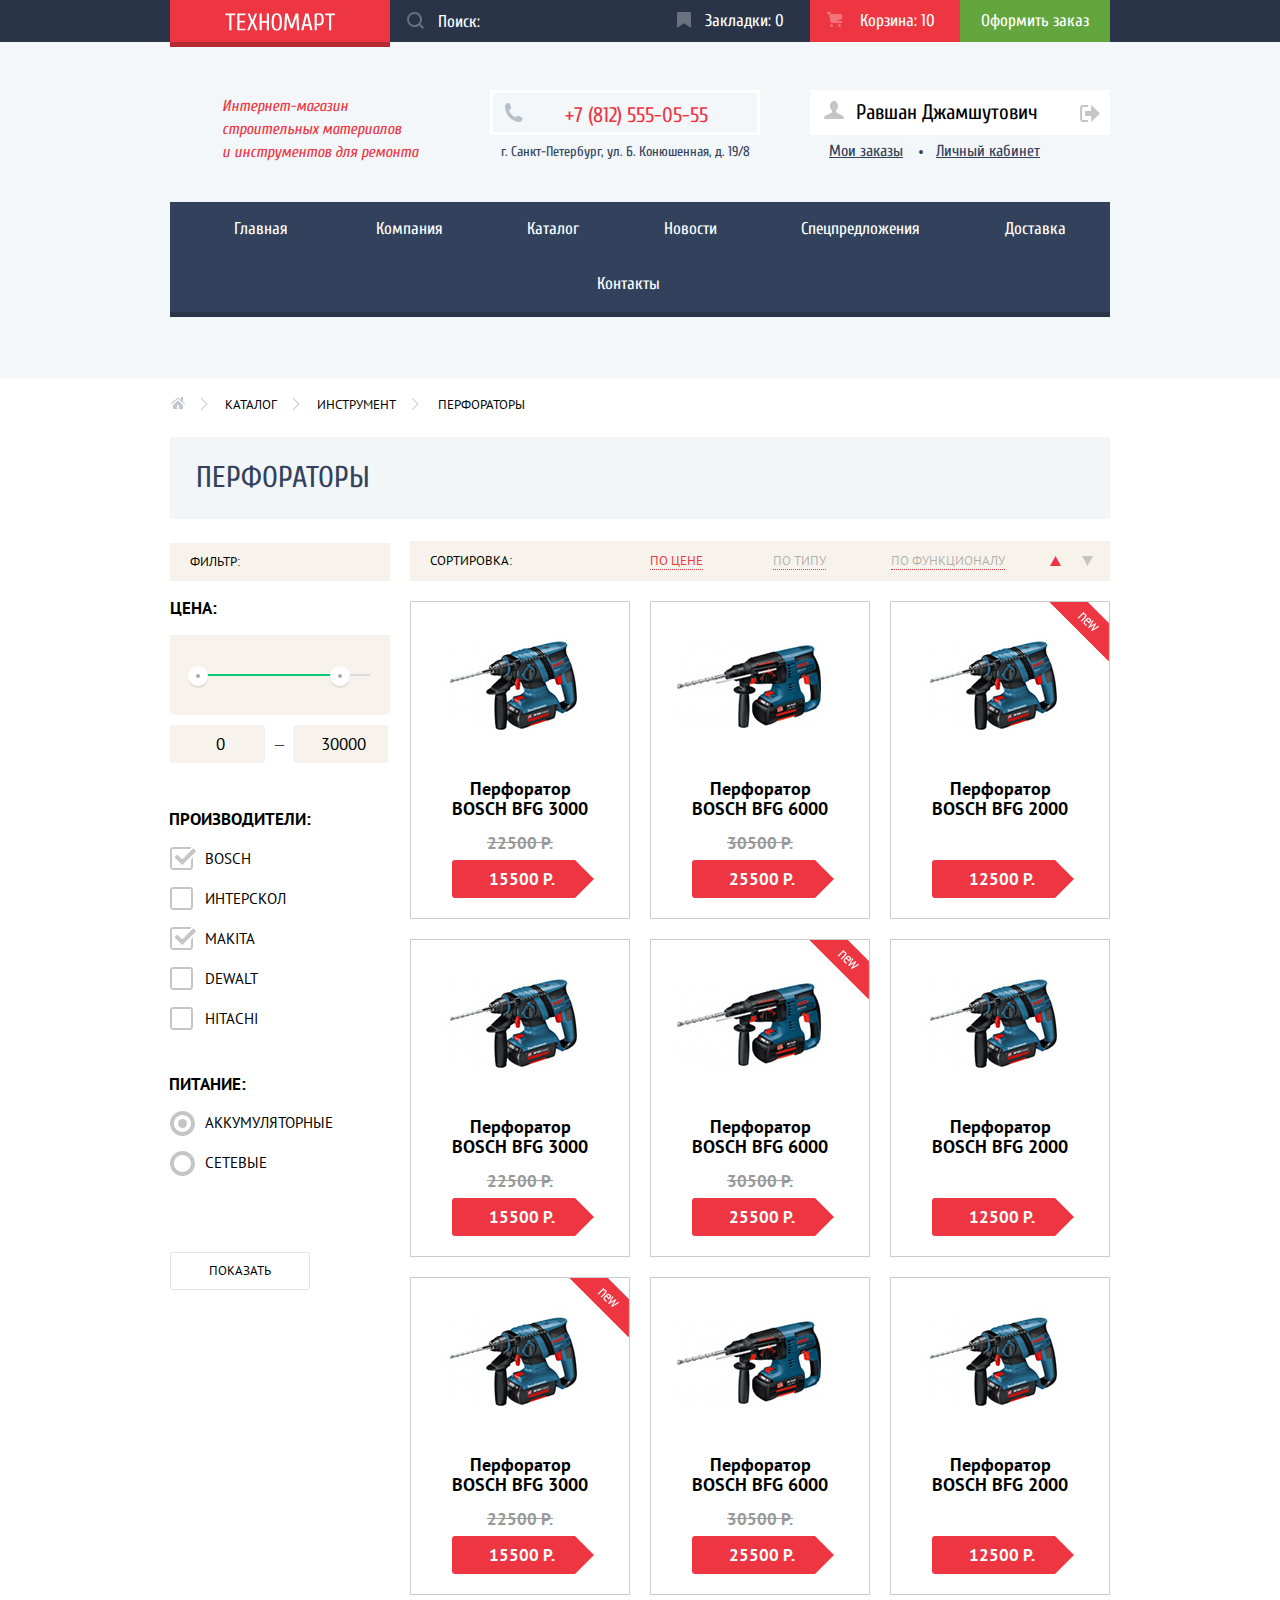
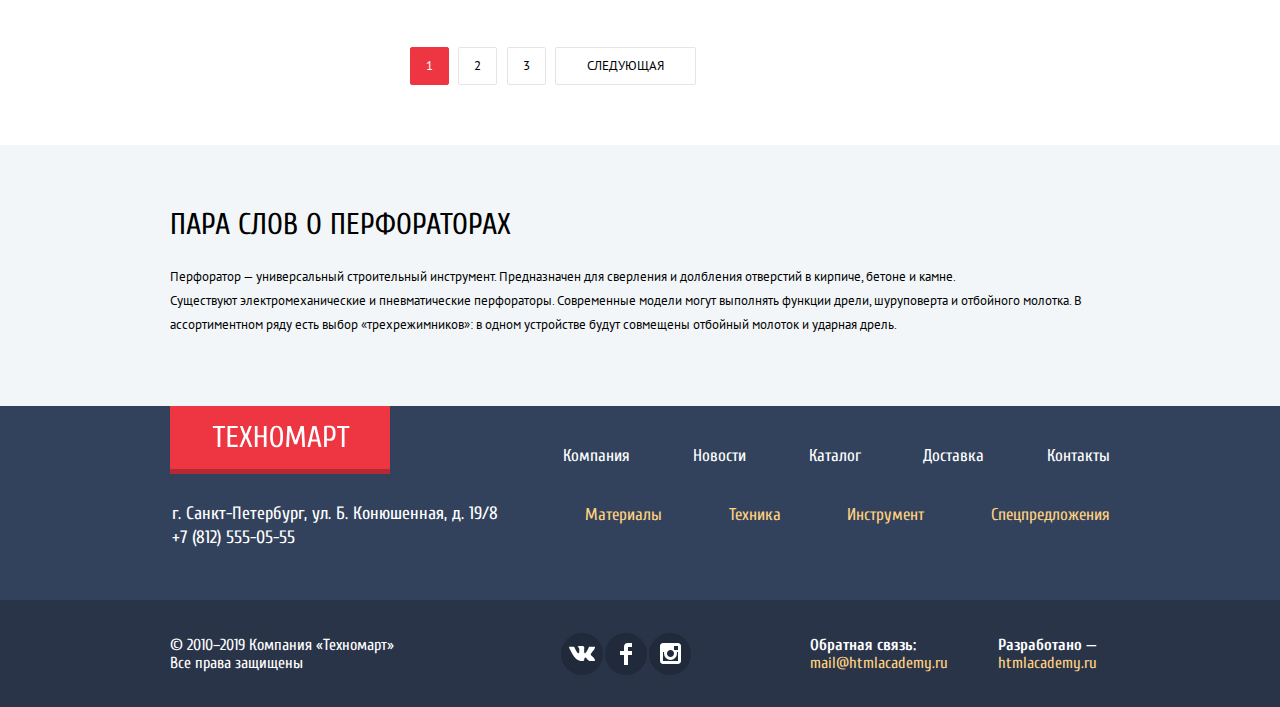
==== commit 3b30b2c3: "Исправил паддинги для главной" ====
--- a/catalog.html
+++ b/catalog.html
@@ -126,7 +126,7 @@
                   <div class="price-controls">
                     <input name="min-price" type="text" value=" 0">
                     <span>—</span>
-                    <input name="max-price" type="text" value="30000">
+                    <input name="max-price" type="text" value=" 30000">
                   </div>
                 </div>
               </div>
--- a/css/style.css
+++ b/css/style.css
@@ -279,6 +279,11 @@
   margin-bottom: 5px;
 }
 
+.center-header .main-center-wrapper {
+  padding-bottom: 20px;
+  margin-bottom: 42px;
+}
+
 .center-header h1 {
   margin-top: 15px;
   margin-left: 62px;
@@ -584,6 +589,7 @@
   margin-left: auto;
   margin-right: auto;
   padding: 0 10px;
+
 }
 
 .container .menu {
@@ -1608,7 +1614,7 @@
   content: "";
   position: absolute;
   top: 5px;
-  right: 15px;
+  right: 17px;
   width: 8px;
   height: 12px;
   background-image: url("../img/icon-right-small.svg");
